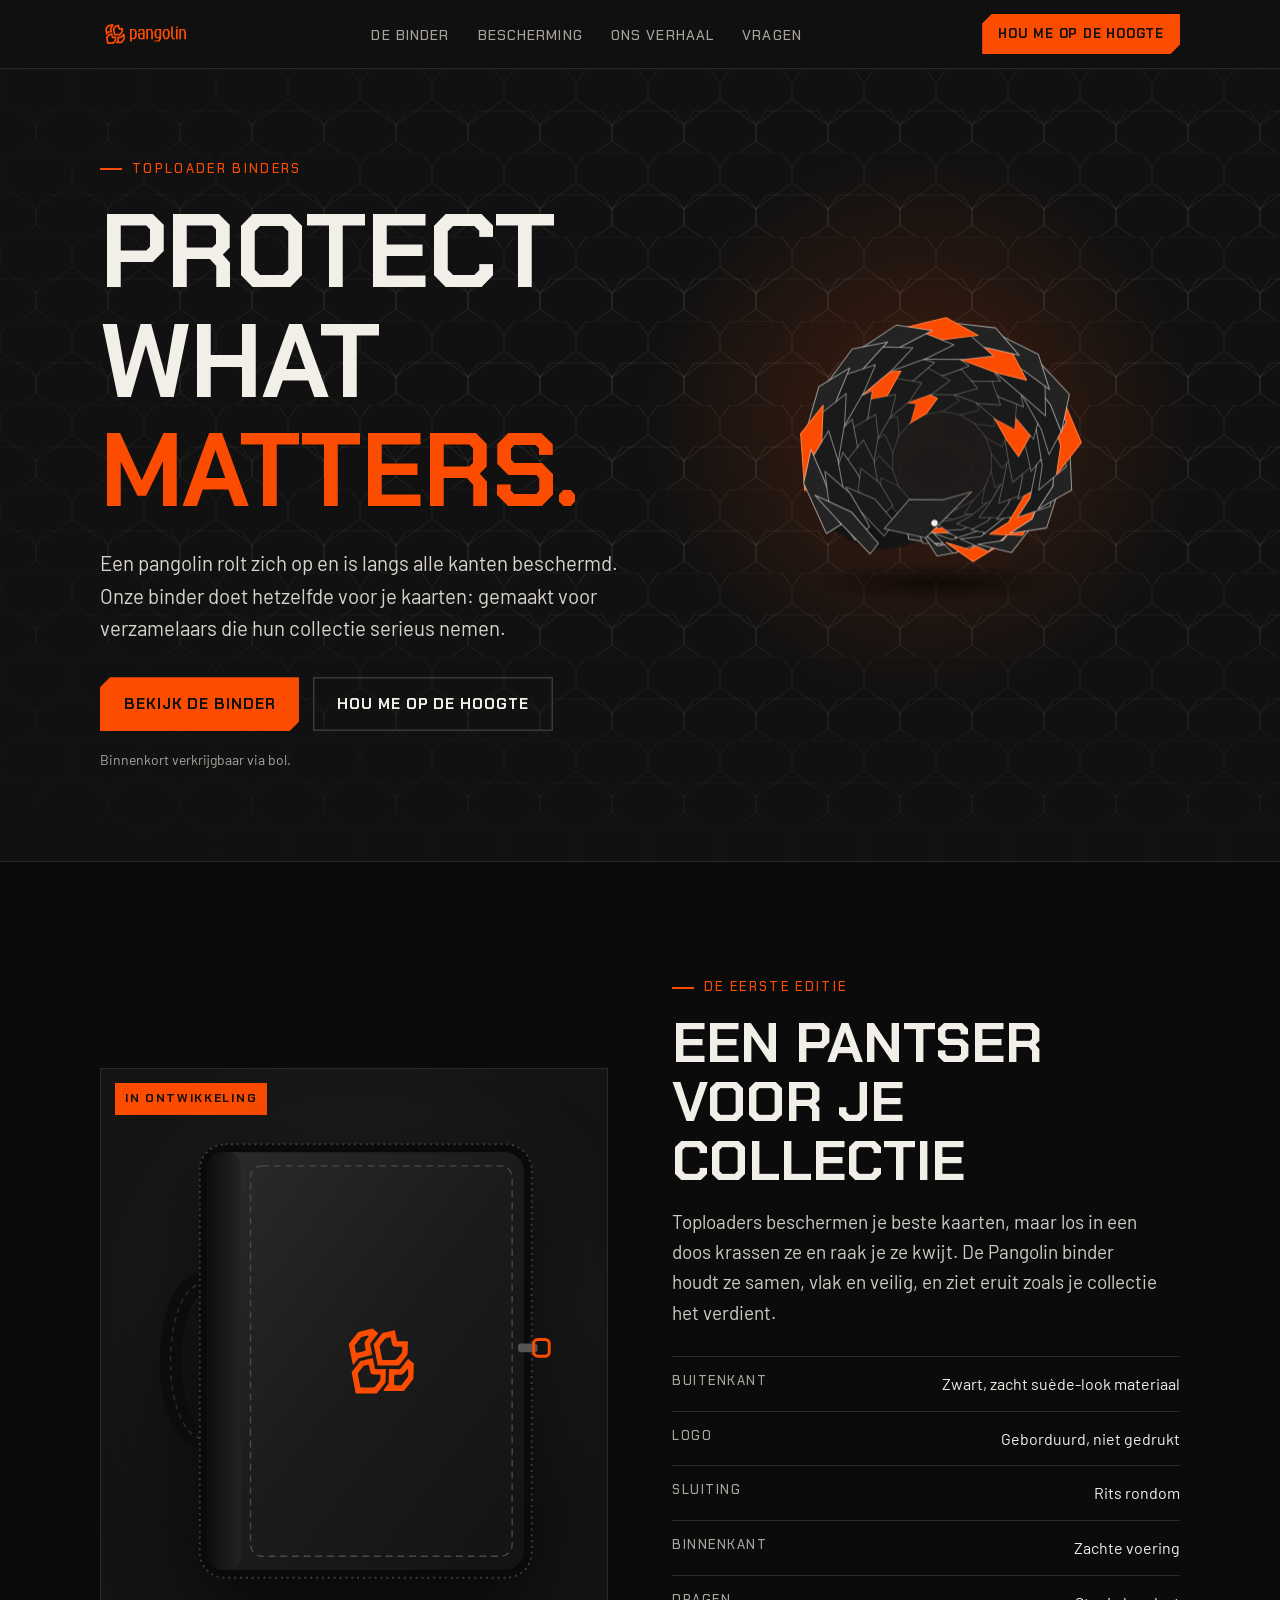
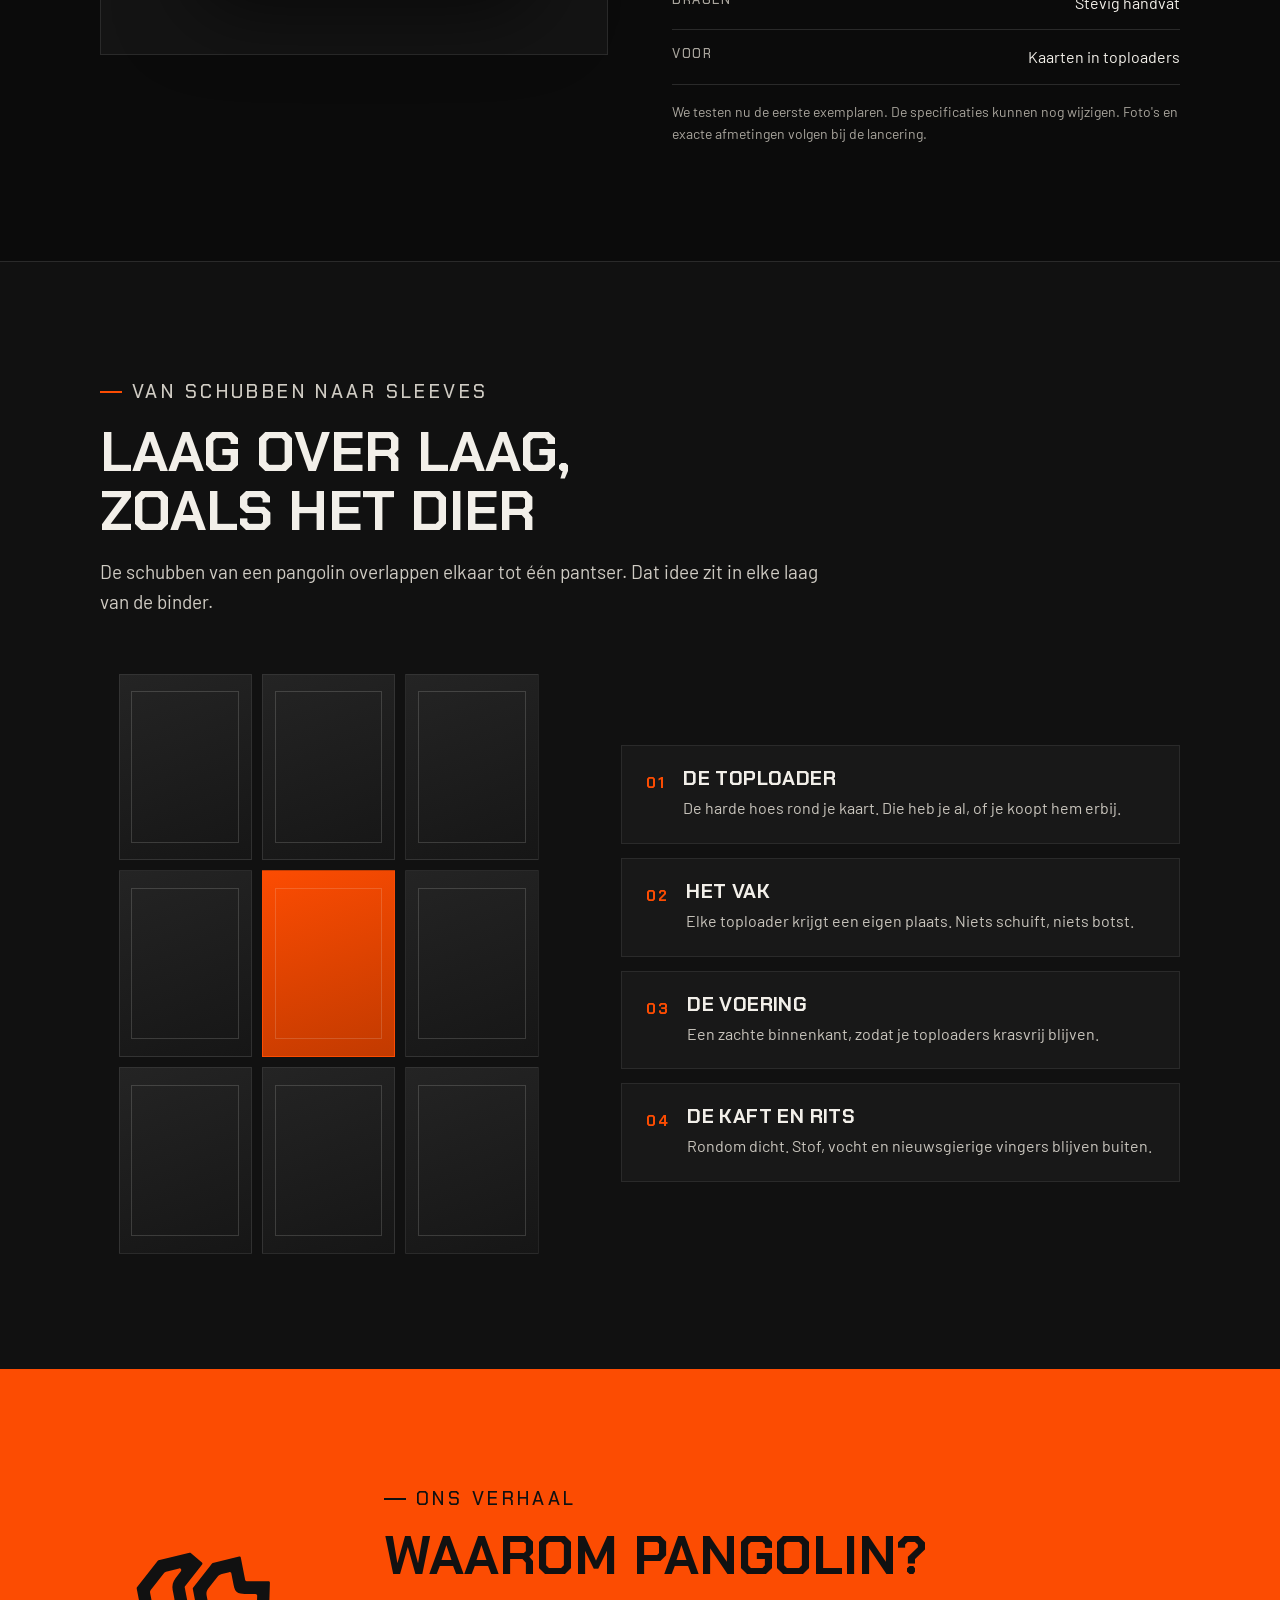
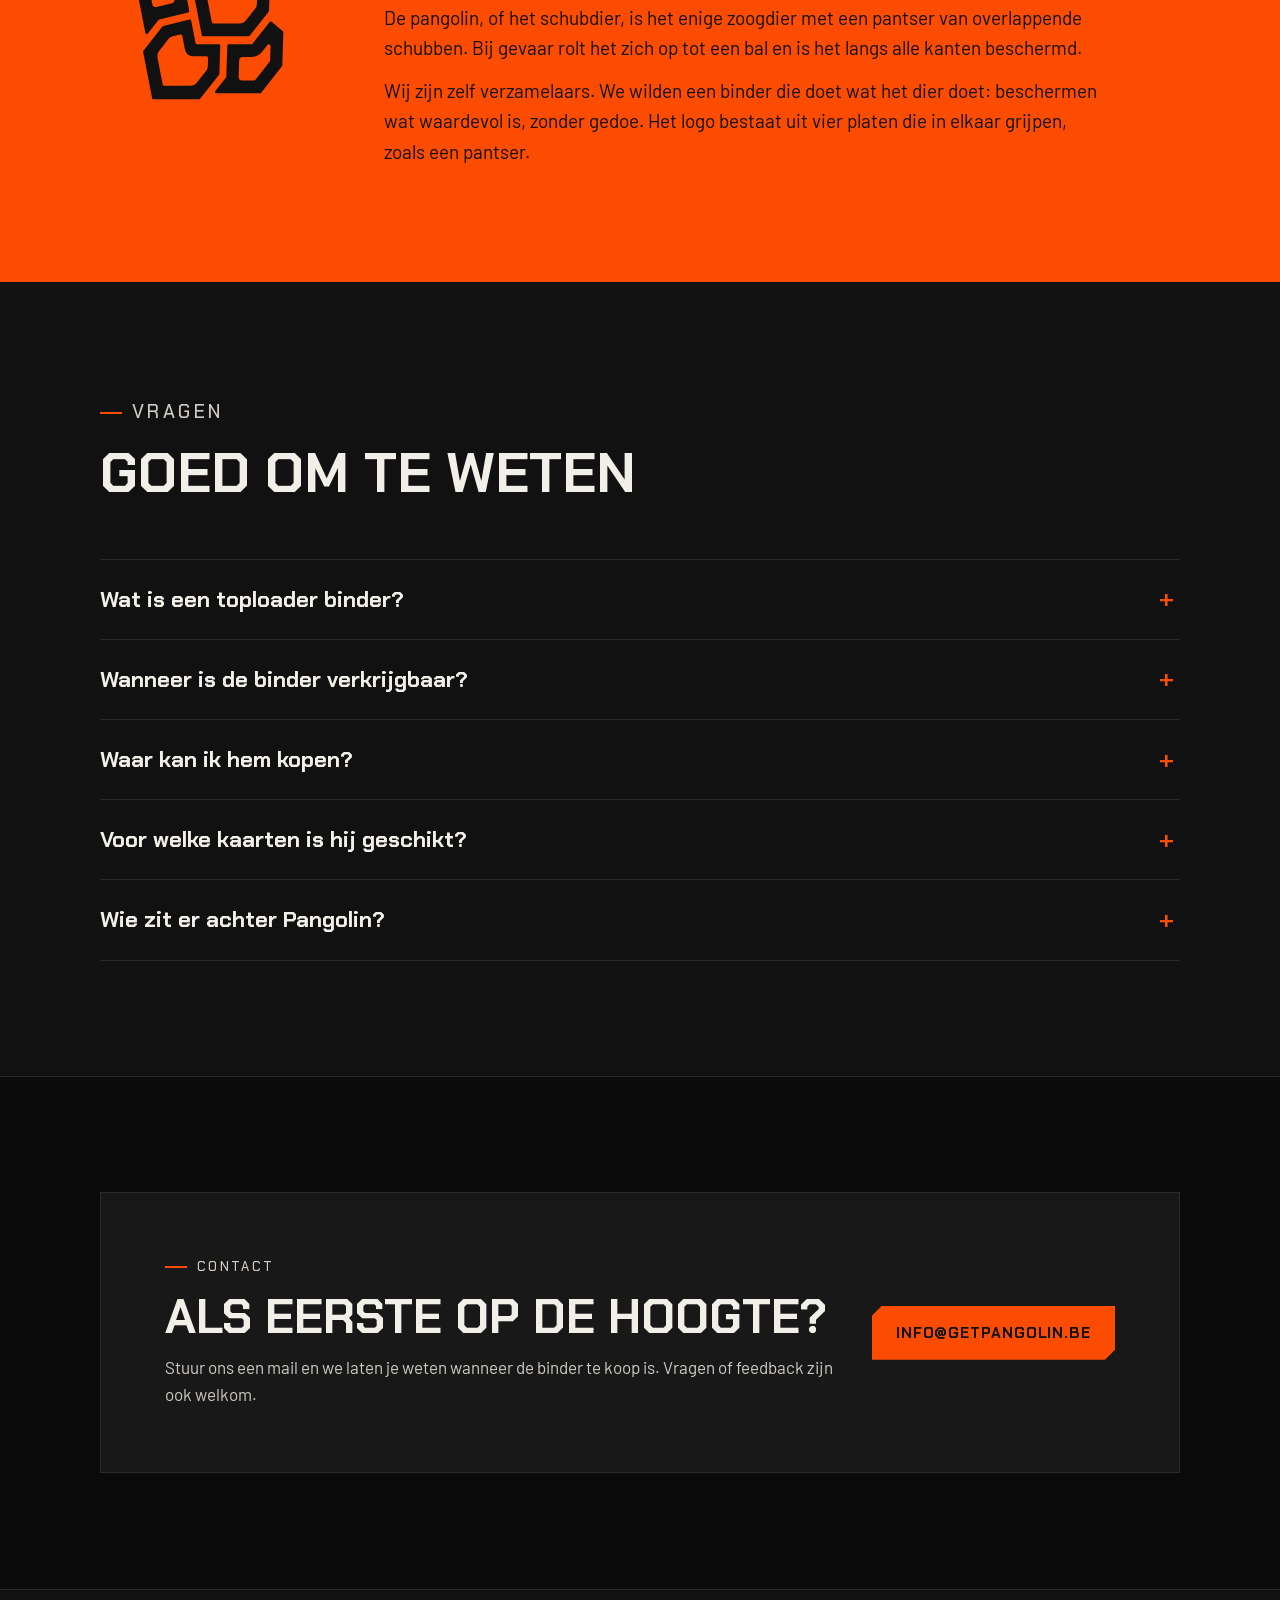
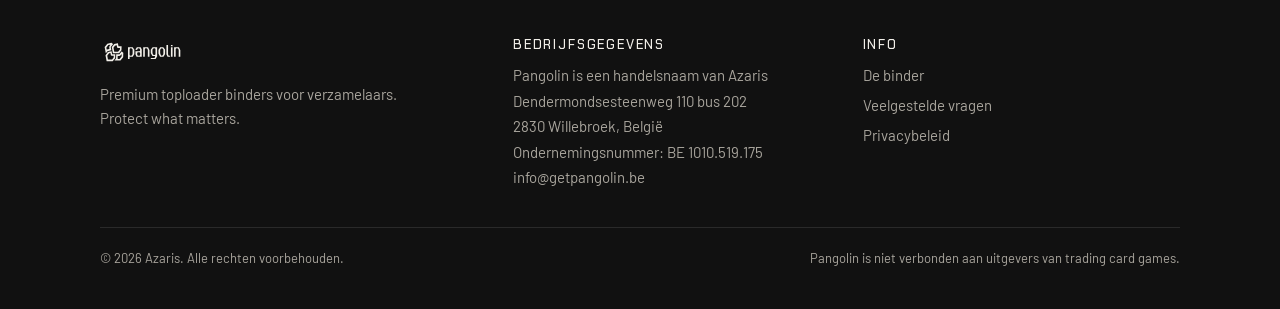
==== index.html @ 88078bca "Nieuwe Pangolin-site: focus op toploader binders Donker merkdesign met schubbenpatroon, pangolin die" ====
<!doctype html>
<html lang="nl">
<head>
<meta charset="utf-8">
<meta name="viewport" content="width=device-width, initial-scale=1">
<title>Pangolin – Premium toploader binders</title>
<meta name="description" content="Pangolin maakt premium toploader binders voor verzamelaars van trading cards. Protect what matters. Binnenkort verkrijgbaar via bol.">
<meta name="theme-color" content="#111111">
<link rel="canonical" href="https://getpangolin.be/">
<link rel="icon" href="assets/favicon.png">
<meta property="og:title" content="Pangolin – Protect what matters">
<meta property="og:description" content="Premium toploader binders voor verzamelaars van trading cards.">
<meta property="og:image" content="https://getpangolin.be/assets/og.jpg">
<meta property="og:type" content="website">
<link rel="preload" href="assets/fonts/chakra-petch-latin-700-normal.woff2" as="font" type="font/woff2" crossorigin>
<link rel="stylesheet" href="assets/styles.css">
</head>
<body>
<a class="skip" href="#main">Naar de inhoud</a>

<header class="nav">
  <div class="wrap">
    <a class="logo" href="#top" aria-label="Pangolin, naar boven"><img src="assets/pangolin-logo-orange.svg" alt="Pangolin" width="91" height="30"></a>
    <nav aria-label="Hoofdmenu">
      <ul>
        <li><a href="#binder">De binder</a></li>
        <li><a href="#bescherming">Bescherming</a></li>
        <li><a href="#verhaal">Ons verhaal</a></li>
        <li><a href="#faq">Vragen</a></li>
      </ul>
    </nav>
    <a class="btn btn-primary cut" href="#contact">Hou me op de hoogte</a>
  </div>
</header>

<main id="main">

<!-- ================= HERO ================= -->
<div class="hero" id="top">
  <div class="scales-bg" aria-hidden="true"></div>
  <div class="scales-glow" aria-hidden="true"></div>
  <div class="wrap">
    <div>
      <p class="eyebrow">Toploader binders</p>
      <h1>Protect what <em>matters.</em></h1>
      <p class="lead">Een pangolin rolt zich op en is langs alle kanten beschermd. Onze binder doet hetzelfde voor je kaarten: gemaakt voor verzamelaars die hun collectie serieus nemen.</p>
      <div class="cta">
        <a class="btn btn-primary cut" href="#binder">Bekijk de binder</a>
        <a class="btn btn-ghost" href="#contact">Hou me op de hoogte</a>
      </div>
      <p class="note">Binnenkort verkrijgbaar via bol.</p>
    </div>
    <div class="stage">
      <canvas id="pangolin" tabindex="0" role="img" aria-label="Animatie: een pangolin rolt zich op tot een beschermde bal."></canvas>
      <span class="hint" aria-hidden="true">Klik om te ontrollen</span>
    </div>
  </div>
</div>

<!-- ================= PRODUCT ================= -->
<section class="product" id="binder">
  <div class="wrap grid">
    <div class="binder-art reveal">
      <span class="badge">In ontwikkeling</span>
      <!-- Illustratie. Wordt vervangen door echte productfoto's zodra het eerste exemplaar binnen is. -->
      <svg viewBox="0 0 420 500" role="img" aria-label="Illustratie van de zwarte Pangolin binder met handvat, rits en geborduurd logo">
        <defs>
          <linearGradient id="cover" x1="0" y1="0" x2="1" y2="1">
            <stop offset="0" stop-color="#2b2b2b"/><stop offset=".5" stop-color="#1b1b1b"/><stop offset="1" stop-color="#131313"/>
          </linearGradient>
          <linearGradient id="spine" x1="0" y1="0" x2="1" y2="0">
            <stop offset="0" stop-color="#0d0d0d"/><stop offset="1" stop-color="#232323"/>
          </linearGradient>
        </defs>
        <!-- handvat -->
        <path d="M58 170 C10 170 10 330 58 330" fill="none" stroke="#0c0c0c" stroke-width="22" stroke-linecap="round"/>
        <path d="M58 170 C10 170 10 330 58 330" fill="none" stroke="#2c2c2c" stroke-width="1.5" stroke-dasharray="5 5"/>
        <!-- rits rondom -->
        <rect x="52" y="28" width="340" height="444" rx="26" fill="#0a0a0a"/>
        <rect x="52" y="28" width="340" height="444" rx="26" fill="none" stroke="#3b3b3b" stroke-width="2" stroke-dasharray="2 4"/>
        <!-- kaft -->
        <rect x="60" y="36" width="324" height="428" rx="20" fill="url(#cover)"/>
        <rect x="60" y="36" width="34" height="428" rx="14" fill="url(#spine)"/>
        <!-- stiksel -->
        <rect x="104" y="50" width="268" height="400" rx="12" fill="none" stroke="#4a4a4a" stroke-width="1.4" stroke-dasharray="7 5"/>
        <!-- geborduurd logo -->
        <image href="assets/pangolin-mark-orange.svg" x="188" y="200" width="100" height="100"/>
        <!-- ritstrekker -->
        <rect x="378" y="232" width="20" height="9" rx="3" fill="#555"/>
        <rect x="394" y="228" width="16" height="17" rx="4" fill="none" stroke="#FC4C02" stroke-width="3"/>
      </svg>
    </div>
    <div>
      <p class="eyebrow">De eerste editie</p>
      <div class="sec-head" style="margin-bottom:0">
        <h2>Een pantser voor je collectie</h2>
        <p>Toploaders beschermen je beste kaarten, maar los in een doos krassen ze en raak je ze kwijt. De Pangolin binder houdt ze samen, vlak en veilig, en ziet eruit zoals je collectie het verdient.</p>
      </div>
      <ul class="specs">
        <li><span>Buitenkant</span><span>Zwart, zacht suède-look materiaal</span></li>
        <li><span>Logo</span><span>Geborduurd, niet gedrukt</span></li>
        <li><span>Sluiting</span><span>Rits rondom</span></li>
        <li><span>Binnenkant</span><span>Zachte voering</span></li>
        <li><span>Dragen</span><span>Stevig handvat</span></li>
        <li><span>Voor</span><span>Kaarten in toploaders</span></li>
      </ul>
      <p class="fine">We testen nu de eerste exemplaren. De specificaties kunnen nog wijzigen. Foto's en exacte afmetingen volgen bij de lancering.</p>
    </div>
  </div>
</section>

<!-- ================= BESCHERMING ================= -->
<section id="bescherming">
  <div class="wrap">
    <div class="sec-head reveal">
      <p class="eyebrow">Van schubben naar sleeves</p>
      <h2>Laag over laag, zoals het dier</h2>
      <p>De schubben van een pangolin overlappen elkaar tot één pantser. Dat idee zit in elke laag van de binder.</p>
    </div>
    <div class="morph">
      <div class="pockets" aria-hidden="true">
        <div class="pocket" style="--i:0;--r:0"></div><div class="pocket" style="--i:1;--r:0"></div><div class="pocket" style="--i:2;--r:0"></div>
        <div class="pocket" style="--i:3;--r:1"></div><div class="pocket hot" style="--i:4;--r:1"></div><div class="pocket" style="--i:5;--r:1"></div>
        <div class="pocket" style="--i:6;--r:2"></div><div class="pocket" style="--i:7;--r:2"></div><div class="pocket" style="--i:8;--r:2"></div>
      </div>
      <div class="feats">
        <div class="feat reveal"><b>01</b><h3>De toploader</h3><p>De harde hoes rond je kaart. Die heb je al, of je koopt hem erbij.</p></div>
        <div class="feat reveal"><b>02</b><h3>Het vak</h3><p>Elke toploader krijgt een eigen plaats. Niets schuift, niets botst.</p></div>
        <div class="feat reveal"><b>03</b><h3>De voering</h3><p>Een zachte binnenkant, zodat je toploaders krasvrij blijven.</p></div>
        <div class="feat reveal"><b>04</b><h3>De kaft en rits</h3><p>Rondom dicht. Stof, vocht en nieuwsgierige vingers blijven buiten.</p></div>
      </div>
    </div>
  </div>
</section>

<!-- ================= VERHAAL ================= -->
<section class="story" id="verhaal">
  <div class="wrap">
    <img src="assets/pangolin-mark-black.svg" alt="" width="220" height="220">
    <div>
      <p class="eyebrow">Ons verhaal</p>
      <h2>Waarom Pangolin?</h2>
      <p>De pangolin, of het schubdier, is het enige zoogdier met een pantser van overlappende schubben. Bij gevaar rolt het zich op tot een bal en is het langs alle kanten beschermd.</p>
      <p>Wij zijn zelf verzamelaars. We wilden een binder die doet wat het dier doet: beschermen wat waardevol is, zonder gedoe. Het logo bestaat uit vier platen die in elkaar grijpen, zoals een pantser.</p>
    </div>
  </div>
</section>

<!-- ================= FAQ ================= -->
<section class="faq" id="faq">
  <div class="wrap">
    <div class="sec-head">
      <p class="eyebrow">Vragen</p>
      <h2>Goed om te weten</h2>
    </div>
    <details>
      <summary>Wat is een toploader binder?</summary>
      <p>Een toploader is een harde plastic hoes die een verzamelkaart beschermt tegen buigen. Een toploader binder is een map met vakken die groot genoeg zijn voor kaarten ín hun toploader. Zo bewaar je je beste kaarten samen, zonder ze uit hun bescherming te halen.</p>
    </details>
    <details>
      <summary>Wanneer is de binder verkrijgbaar?</summary>
      <p>We testen nu de eerste exemplaren. Zodra we tevreden zijn over de kwaliteit, start de verkoop. Stuur ons een mailtje en we laten je weten wanneer het zover is.</p>
    </details>
    <details>
      <summary>Waar kan ik hem kopen?</summary>
      <p>De binder komt te koop via bol. Je bestelt en betaalt dus via een platform dat je kent, met de retourvoorwaarden van dat platform.</p>
    </details>
    <details>
      <summary>Voor welke kaarten is hij geschikt?</summary>
      <p>Voor trading cards in standaardformaat die in een toploader zitten, zoals kaarten van verzamelkaartspellen en sportkaarten. De exacte afmetingen van de vakken delen we bij de lancering.</p>
    </details>
    <details>
      <summary>Wie zit er achter Pangolin?</summary>
      <p>Pangolin is een handelsnaam van Azaris, een eenmanszaak uit Willebroek in België. Je vindt onze bedrijfsgegevens onderaan deze pagina.</p>
    </details>
  </div>
</section>

<!-- ================= CONTACT ================= -->
<section class="contact" id="contact">
  <div class="wrap">
    <div class="box">
      <div>
        <p class="eyebrow">Contact</p>
        <h2>Als eerste op de hoogte?</h2>
        <p>Stuur ons een mail en we laten je weten wanneer de binder te koop is. Vragen of feedback zijn ook welkom.</p>
      </div>
      <a class="btn btn-primary cut" href="mailto:info@getpangolin.be?subject=Hou%20me%20op%20de%20hoogte%20van%20de%20Pangolin%20binder">info@getpangolin.be</a>
    </div>
  </div>
</section>

</main>

<footer>
  <div class="wrap">
    <div class="cols">
      <div>
        <img src="assets/pangolin-logo-chalk.svg" alt="Pangolin" width="85" height="28">
        <p>Premium toploader binders voor verzamelaars.<br>Protect what matters.</p>
      </div>
      <div>
        <h3>Bedrijfsgegevens</h3>
        <address>
          Pangolin is een handelsnaam van Azaris<br>
          Dendermondsesteenweg 110 bus 202<br>
          2830 Willebroek, België<br>
          Ondernemingsnummer: BE 1010.519.175<br>
          <a href="mailto:info@getpangolin.be">info@getpangolin.be</a>
        </address>
      </div>
      <div>
        <h3>Info</h3>
        <ul>
          <li><a href="#binder">De binder</a></li>
          <li><a href="#faq">Veelgestelde vragen</a></li>
          <li><a href="privacy.html">Privacybeleid</a></li>
        </ul>
      </div>
    </div>
    <div class="legal">
      <span>© 2026 Azaris. Alle rechten voorbehouden.</span>
      <span>Pangolin is niet verbonden aan uitgevers van trading card games.</span>
    </div>
  </div>
</footer>

<script src="assets/main.js" defer></script>
</body>
</html>
---- assets/styles.css ----
/* Pangolin — getpangolin.be
   Merkkleuren: Signaaloranje #FC4C02 · Blikzwart #111111 · Krijt #F2EFE9
   Lettertypes: Chakra Petch (titels) · Barlow (tekst), lokaal gehost */

@font-face{font-family:"Chakra Petch";font-weight:500;font-display:swap;src:url(fonts/chakra-petch-latin-500-normal.woff2) format("woff2")}
@font-face{font-family:"Chakra Petch";font-weight:700;font-display:swap;src:url(fonts/chakra-petch-latin-700-normal.woff2) format("woff2")}
@font-face{font-family:"Barlow";font-weight:400;font-display:swap;src:url(fonts/barlow-latin-400-normal.woff2) format("woff2")}
@font-face{font-family:"Barlow";font-weight:500;font-display:swap;src:url(fonts/barlow-latin-500-normal.woff2) format("woff2")}
@font-face{font-family:"Barlow";font-weight:600;font-display:swap;src:url(fonts/barlow-latin-600-normal.woff2) format("woff2")}

:root{
  --orange:#FC4C02;
  --black:#111111;
  --ink:#0b0b0b;
  --panel:#181818;
  --line:#2a2a2a;
  --chalk:#F2EFE9;
  --muted:#a9a59d;
  --head:"Chakra Petch",system-ui,sans-serif;
  --body:"Barlow",system-ui,-apple-system,"Segoe UI",sans-serif;
  --wrap:1160px;
  --gut:clamp(16px,4vw,40px);
  --cut:14px;
}

*{box-sizing:border-box}
html{scroll-behavior:smooth;-webkit-text-size-adjust:100%}
body{margin:0;background:var(--black);color:var(--chalk);font-family:var(--body);font-size:17px;line-height:1.6;overflow-x:hidden}
img,svg,canvas{max-width:100%;display:block}
a{color:inherit}
h1,h2,h3{font-family:var(--head);font-weight:700;line-height:1.05;margin:0;text-wrap:balance}
p{margin:0;text-wrap:pretty}
:focus-visible{outline:2px solid var(--orange);outline-offset:3px}

.wrap{max-width:var(--wrap);margin:0 auto;padding:0 var(--gut)}
.skip{position:absolute;left:-999px;top:8px;background:var(--orange);color:var(--black);padding:10px 16px;font-weight:600;z-index:100}
.skip:focus{left:8px}

.eyebrow{font-family:var(--head);font-weight:500;font-size:13px;letter-spacing:.18em;text-transform:uppercase;color:var(--orange);display:flex;align-items:center;gap:10px}
.eyebrow::before{content:"";width:22px;height:2px;background:var(--orange)}

/* Afgeschuinde hoeken, zoals de platen van het logo */
.cut{clip-path:polygon(var(--cut) 0,100% 0,100% calc(100% - var(--cut)),calc(100% - var(--cut)) 100%,0 100%,0 var(--cut))}

.btn{display:inline-flex;align-items:center;gap:10px;font-family:var(--head);font-weight:700;font-size:15px;letter-spacing:.06em;text-transform:uppercase;text-decoration:none;padding:15px 24px;border:0;cursor:pointer;transition:transform .15s ease,background .15s ease,color .15s ease;--cut:10px}
.btn-primary{background:var(--orange);color:var(--black)}
.btn-primary:hover{background:var(--chalk);transform:translateY(-2px)}
.btn-ghost{background:transparent;color:var(--chalk);box-shadow:inset 0 0 0 1.5px #3a3a3a;clip-path:none}
.btn-ghost:hover{box-shadow:inset 0 0 0 1.5px var(--chalk)}

/* ---------- Navigatie ---------- */
.nav{position:sticky;top:0;z-index:50;background:rgba(17,17,17,.82);backdrop-filter:blur(12px);-webkit-backdrop-filter:blur(12px);border-bottom:1px solid var(--line)}
.nav .wrap{display:flex;align-items:center;justify-content:space-between;height:68px;gap:20px}
.nav .logo img{height:30px;width:auto}
.nav ul{display:flex;gap:28px;list-style:none;margin:0;padding:0}
.nav ul a{font-family:var(--head);font-weight:500;font-size:14px;letter-spacing:.08em;text-transform:uppercase;text-decoration:none;color:var(--muted);transition:color .15s}
.nav ul a:hover{color:var(--chalk)}
.nav .btn{padding:10px 16px;font-size:13px}
@media (max-width:820px){.nav ul{display:none}}

/* ---------- Hero ---------- */
.hero{position:relative;isolation:isolate;overflow:hidden;border-bottom:1px solid var(--line)}
.scales-bg{position:absolute;inset:0;z-index:-1;
  background-image:url("data:image/svg+xml,%3Csvg xmlns='http://www.w3.org/2000/svg' width='72' height='84' viewBox='0 0 72 84'%3E%3Cg fill='none' stroke='%23F2EFE9' stroke-opacity='.09' stroke-width='1.2'%3E%3Cpath d='M0 14 L10 0 H62 L72 14 V30 L36 56 L0 30Z'/%3E%3Cpath d='M-36 56 L-26 42 H26 L36 56 V72 L0 98 L-36 72Z'/%3E%3Cpath d='M36 56 L46 42 H98 L108 56 V72 L72 98 L36 72Z'/%3E%3C/g%3E%3C/svg%3E");
  background-size:72px 84px;
  -webkit-mask-image:radial-gradient(120% 90% at 70% 40%,#000 0%,rgba(0,0,0,.55) 45%,transparent 85%);
          mask-image:radial-gradient(120% 90% at 70% 40%,#000 0%,rgba(0,0,0,.55) 45%,transparent 85%)}
.scales-glow{position:absolute;inset:0;z-index:-1;pointer-events:none;
  background:radial-gradient(420px circle at var(--mx,72%) var(--my,45%),rgba(252,76,2,.20),transparent 65%)}
.hero .wrap{display:grid;grid-template-columns:1.05fr .95fr;align-items:center;gap:clamp(20px,4vw,56px);padding-top:clamp(40px,7vw,96px);padding-bottom:clamp(48px,7vw,104px)}
.hero h1{font-size:clamp(46px,8.2vw,104px);text-transform:uppercase;letter-spacing:-.01em;margin:18px 0 22px}
.hero h1 em{font-style:normal;color:var(--orange)}
.hero .lead{font-size:clamp(18px,1.6vw,21px);color:#d8d4cc;max-width:34em}
.hero .cta{display:flex;flex-wrap:wrap;gap:14px;margin-top:32px}
.hero .note{margin-top:18px;font-size:14px;color:var(--muted)}
.stage{position:relative;aspect-ratio:1/1;max-width:520px;width:100%;justify-self:center}
.stage canvas{width:100%;height:100%;cursor:pointer}
.stage .hint{position:absolute;left:50%;bottom:2%;transform:translateX(-50%);font-family:var(--head);font-size:12px;letter-spacing:.16em;text-transform:uppercase;color:var(--muted);white-space:nowrap;opacity:0;transition:opacity .6s}
.stage.done .hint{opacity:1}
@media (max-width:860px){
  .hero .wrap{grid-template-columns:1fr}
  .stage{order:-1;max-width:340px}
}

/* ---------- Secties ---------- */
section{padding:clamp(64px,9vw,120px) 0}
.sec-head{max-width:720px;margin-bottom:clamp(32px,5vw,56px)}
.sec-head h2{font-size:clamp(32px,4.6vw,56px);text-transform:uppercase;margin:16px 0 16px}
.sec-head p{color:#cfcbc3;font-size:19px}

/* Product */
.product{background:var(--ink);border-bottom:1px solid var(--line)}
.product .grid{display:grid;grid-template-columns:1fr 1fr;gap:clamp(28px,5vw,72px);align-items:center}
.binder-art{background:radial-gradient(80% 70% at 50% 40%,#232323,#141414 70%);border:1px solid var(--line);padding:clamp(20px,4vw,48px);position:relative}
.binder-art svg{width:100%;height:auto;filter:drop-shadow(0 30px 40px rgba(0,0,0,.6))}
.badge{position:absolute;top:14px;left:14px;font-family:var(--head);font-size:12px;letter-spacing:.14em;text-transform:uppercase;background:var(--orange);color:var(--black);padding:6px 10px;font-weight:700}
.specs{list-style:none;margin:28px 0 0;padding:0;border-top:1px solid var(--line)}
.specs li{display:flex;gap:16px;justify-content:space-between;padding:14px 0;border-bottom:1px solid var(--line);font-size:16px}
.specs span:first-child{font-family:var(--head);font-size:13px;letter-spacing:.12em;text-transform:uppercase;color:var(--muted);flex:none}
.specs span:last-child{text-align:right}
.fine{font-size:14px;color:var(--muted);margin-top:16px}
@media (max-width:860px){.product .grid{grid-template-columns:1fr}}

/* Bescherming: schubben worden sleeves */
.morph{display:grid;grid-template-columns:.9fr 1.1fr;gap:clamp(28px,5vw,72px);align-items:center}
.pockets{display:grid;grid-template-columns:repeat(3,1fr);gap:10px;max-width:420px;width:100%;justify-self:center}
.pocket{aspect-ratio:5/7;background:linear-gradient(160deg,#242424,#161616);border:1px solid #333;
  clip-path:polygon(50% 0,100% 28%,100% 62%,50% 100%,0 62%,0 28%);
  transform:translateY(calc(var(--r) * -18%)) scale(1.12);
  transition:clip-path .9s cubic-bezier(.6,0,.2,1),transform .9s cubic-bezier(.6,0,.2,1),border-color .9s;
  transition-delay:calc(var(--i) * 60ms);position:relative}
.pocket::after{content:"";position:absolute;inset:9%;border:1.5px solid rgba(242,239,233,.16);opacity:0;transition:opacity .6s .5s}
.pocket.hot{background:linear-gradient(160deg,#FC4C02,#c23a00);border-color:var(--orange)}
.pockets.in .pocket{clip-path:polygon(50% 0,100% 0,100% 100%,50% 100%,0 100%,0 0);transform:none}
.pockets.in .pocket::after{opacity:1}
.feats{display:grid;gap:14px}
.feat{background:var(--panel);border:1px solid var(--line);padding:22px 24px;display:grid;grid-template-columns:auto 1fr;gap:6px 18px;align-items:start}
.feat b{grid-row:span 2;font-family:var(--head);font-size:15px;color:var(--orange);letter-spacing:.1em;padding-top:3px}
.feat h3{font-size:20px;text-transform:uppercase;letter-spacing:.02em}
.feat p{color:#c9c5bd;font-size:16px}
@media (max-width:860px){.morph{grid-template-columns:1fr}}

/* Verhaal */
.story{background:var(--orange);color:var(--black)}
.story .wrap{display:grid;grid-template-columns:auto 1fr;gap:clamp(24px,5vw,72px);align-items:center}
.story img{width:clamp(120px,18vw,220px);height:auto}
.story .eyebrow{color:var(--black)}
.story .eyebrow::before{background:var(--black)}
.story h2{font-size:clamp(30px,4.4vw,54px);text-transform:uppercase;margin:14px 0 18px}
.story p{font-size:19px;max-width:38em}
.story p + p{margin-top:12px}
@media (max-width:700px){.story .wrap{grid-template-columns:1fr}}

/* FAQ */
.faq details{border-bottom:1px solid var(--line)}
.faq details:first-of-type{border-top:1px solid var(--line)}
.faq summary{list-style:none;cursor:pointer;padding:22px 44px 22px 0;font-family:var(--head);font-weight:700;font-size:clamp(18px,2vw,22px);position:relative}
.faq summary::-webkit-details-marker{display:none}
.faq summary::after{content:"+";position:absolute;right:6px;top:50%;transform:translateY(-50%);color:var(--orange);font-size:28px;font-weight:500;transition:transform .2s}
.faq details[open] summary::after{transform:translateY(-50%) rotate(45deg)}
.faq details p{padding:0 0 24px;color:#cfcbc3;max-width:46em}

/* Contact */
.contact{background:var(--ink);border-top:1px solid var(--line)}
.contact .box{background:var(--panel);border:1px solid var(--line);padding:clamp(28px,5vw,64px);display:grid;grid-template-columns:1fr auto;gap:28px;align-items:center}
.contact h2{font-size:clamp(28px,4vw,48px);text-transform:uppercase;margin:14px 0 12px}
.contact p{color:#cfcbc3}
@media (max-width:760px){.contact .box{grid-template-columns:1fr}}

/* Footer */
footer{border-top:1px solid var(--line);padding:48px 0 40px;font-size:15px;color:var(--muted)}
footer .cols{display:grid;grid-template-columns:1.2fr 1fr 1fr;gap:32px}
footer img{height:28px;width:auto;margin-bottom:16px}
footer h3{font-size:13px;letter-spacing:.14em;text-transform:uppercase;color:var(--chalk);margin-bottom:12px;font-weight:500}
footer ul{list-style:none;margin:0;padding:0;display:grid;gap:6px}
footer a{color:var(--muted);text-decoration:none}
footer a:hover{color:var(--chalk);text-decoration:underline}
footer address{font-style:normal;line-height:1.7}
footer .legal{margin-top:36px;padding-top:20px;border-top:1px solid var(--line);font-size:13px;display:flex;flex-wrap:wrap;gap:8px 24px;justify-content:space-between}
@media (max-width:760px){footer .cols{grid-template-columns:1fr}}

/* Tekstpagina (privacy) */
.doc{padding:clamp(48px,7vw,96px) 0}
.doc .wrap{max-width:780px}
.doc h1{font-size:clamp(36px,5vw,56px);text-transform:uppercase;margin:16px 0 12px}
.doc h2{font-size:24px;text-transform:uppercase;margin:40px 0 10px}
.doc p,.doc li{color:#d3cfc7}
.doc p + p{margin-top:12px}
.doc ul{padding-left:20px}
.doc a{color:var(--orange)}

/* Scroll-reveal */
.reveal{opacity:0;transform:translateY(22px);transition:opacity .7s ease,transform .7s ease}
.reveal.in{opacity:1;transform:none}

@media (prefers-reduced-motion:reduce){
  html{scroll-behavior:auto}
  .reveal{opacity:1;transform:none;transition:none}
  .pocket{transition:none}
  .btn{transition:none}
}
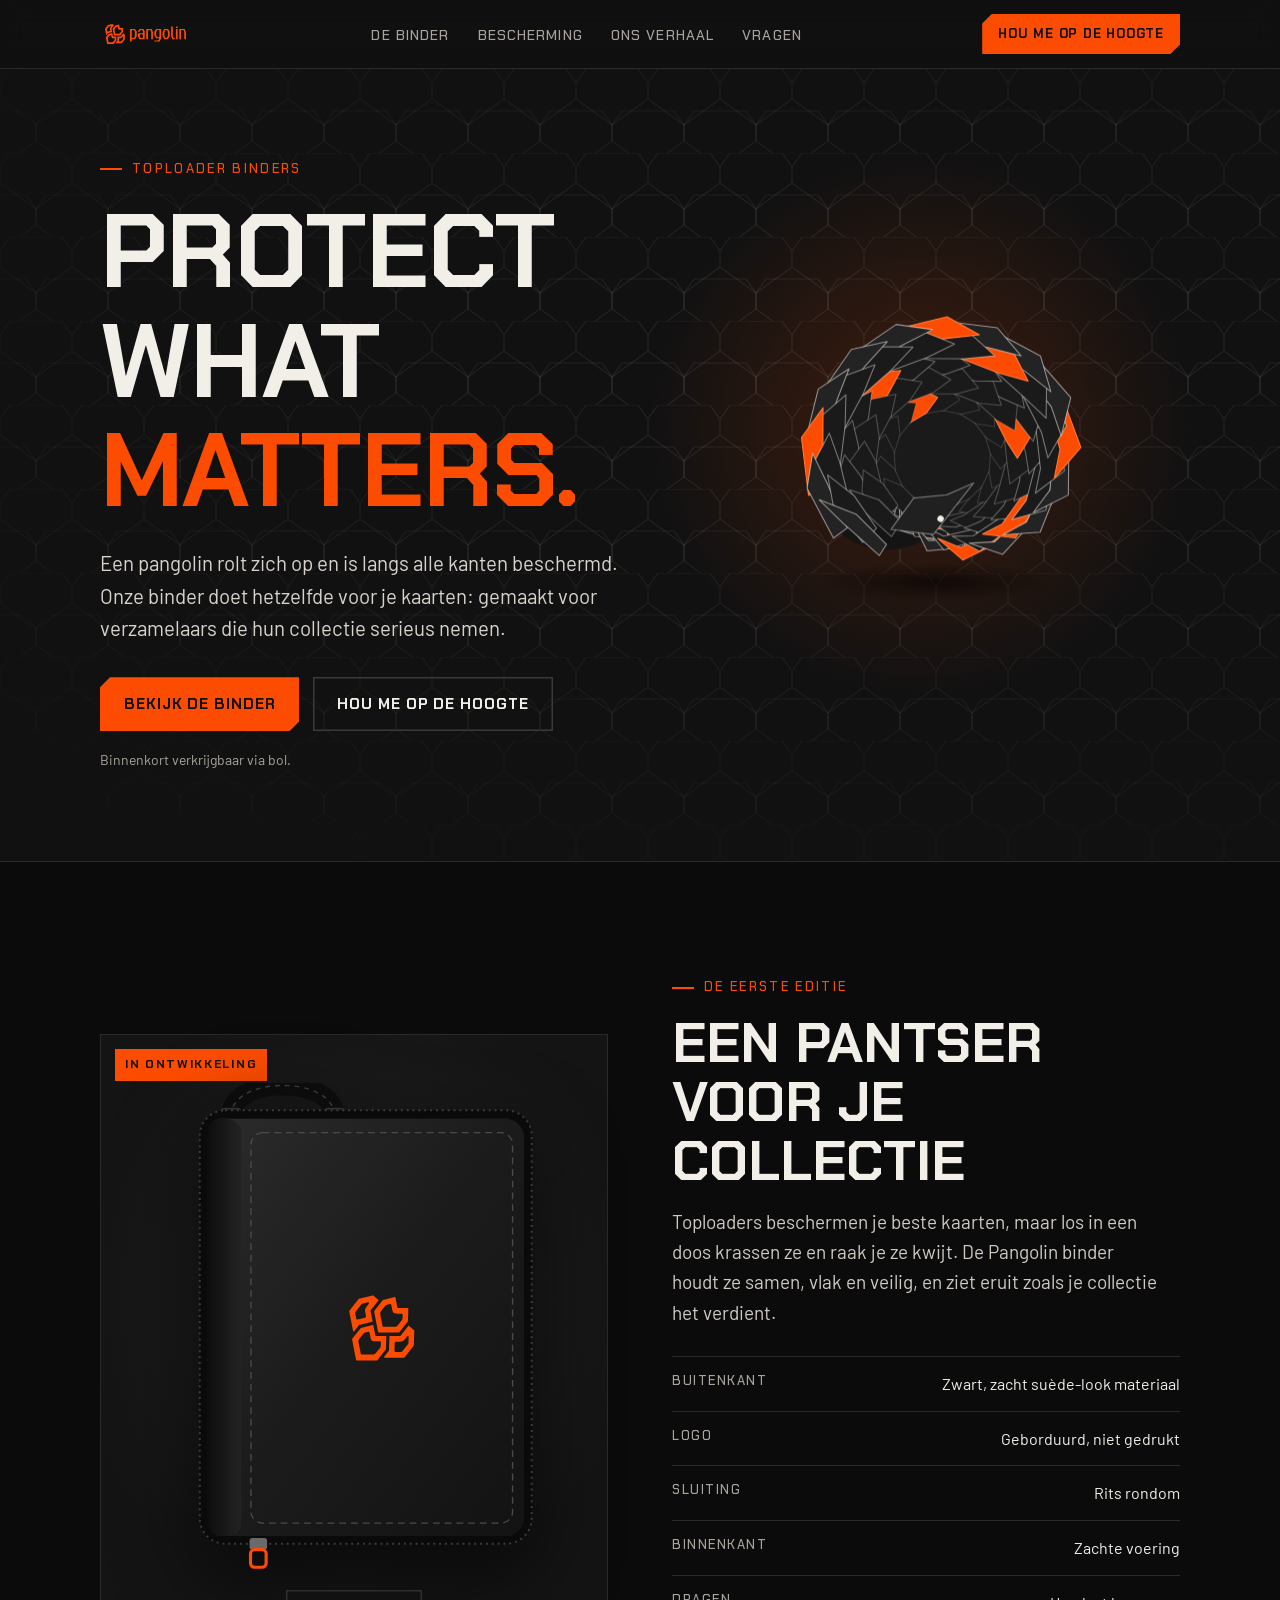
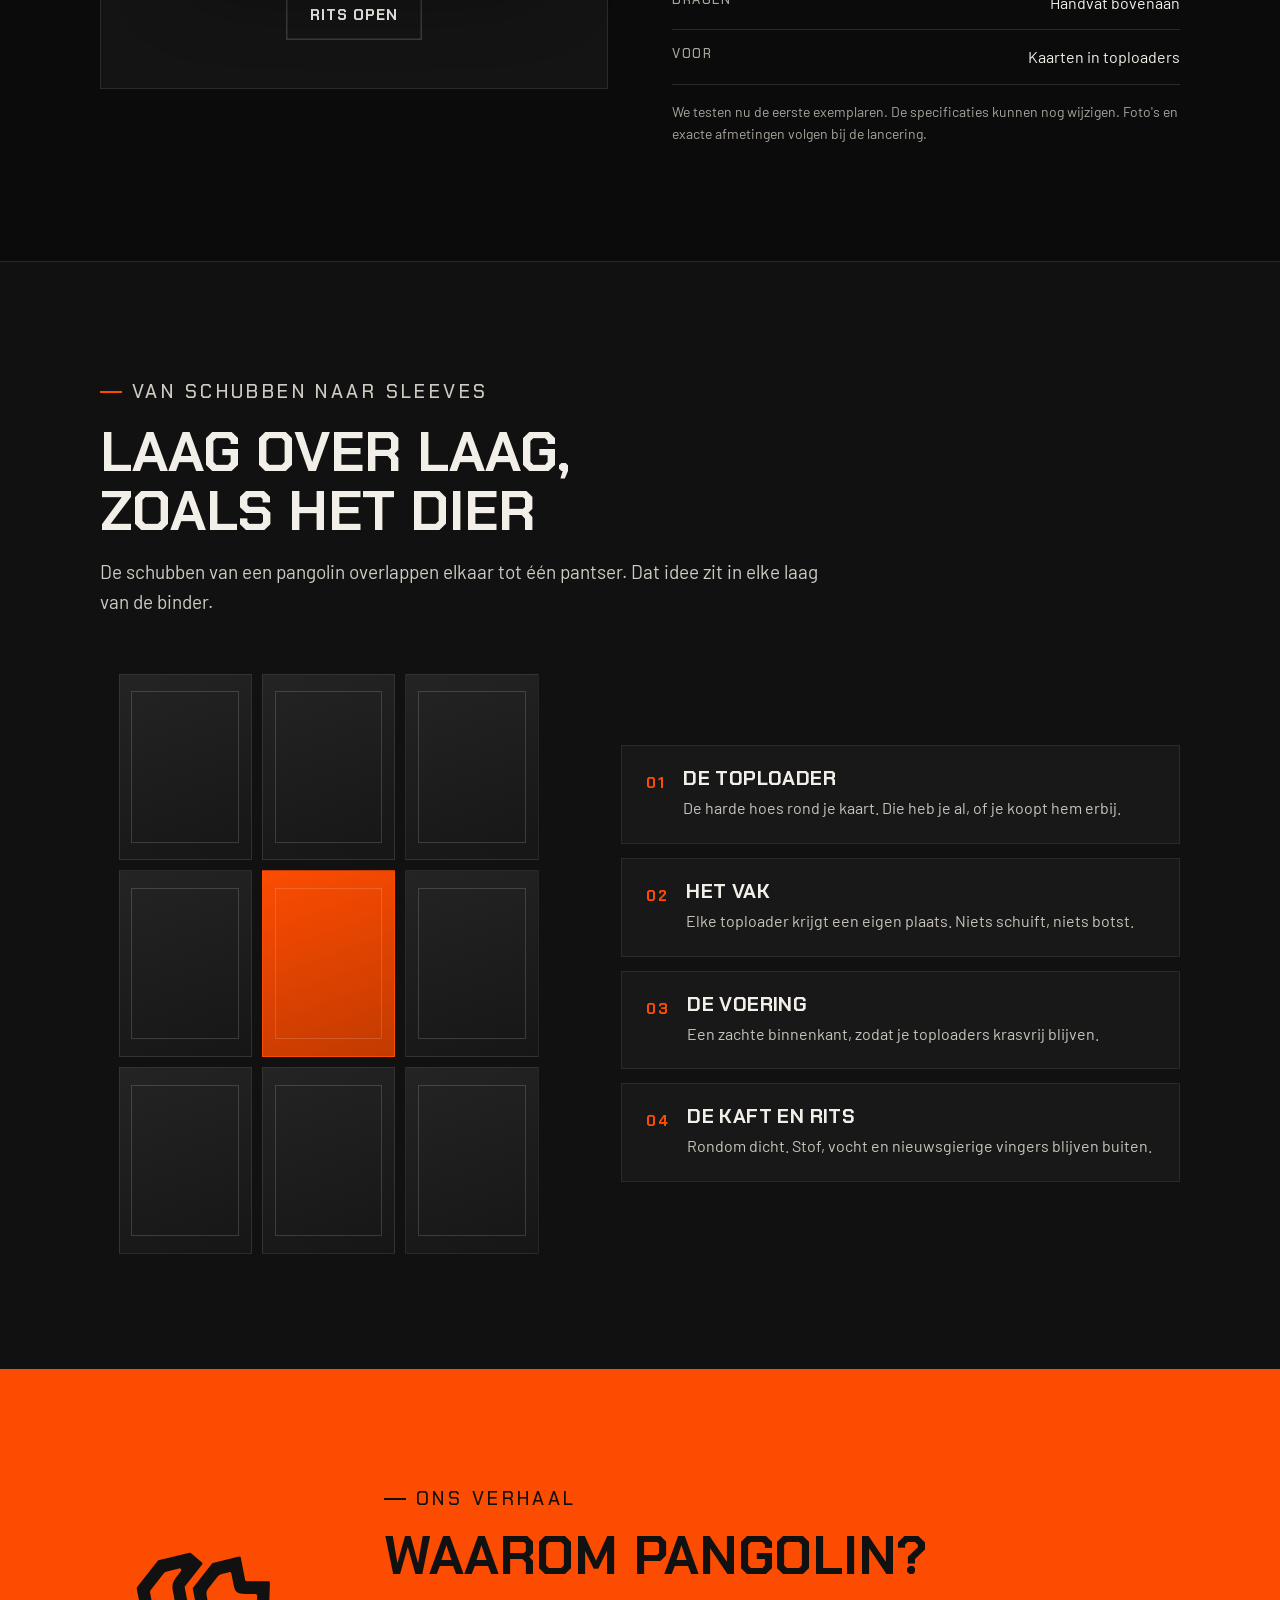
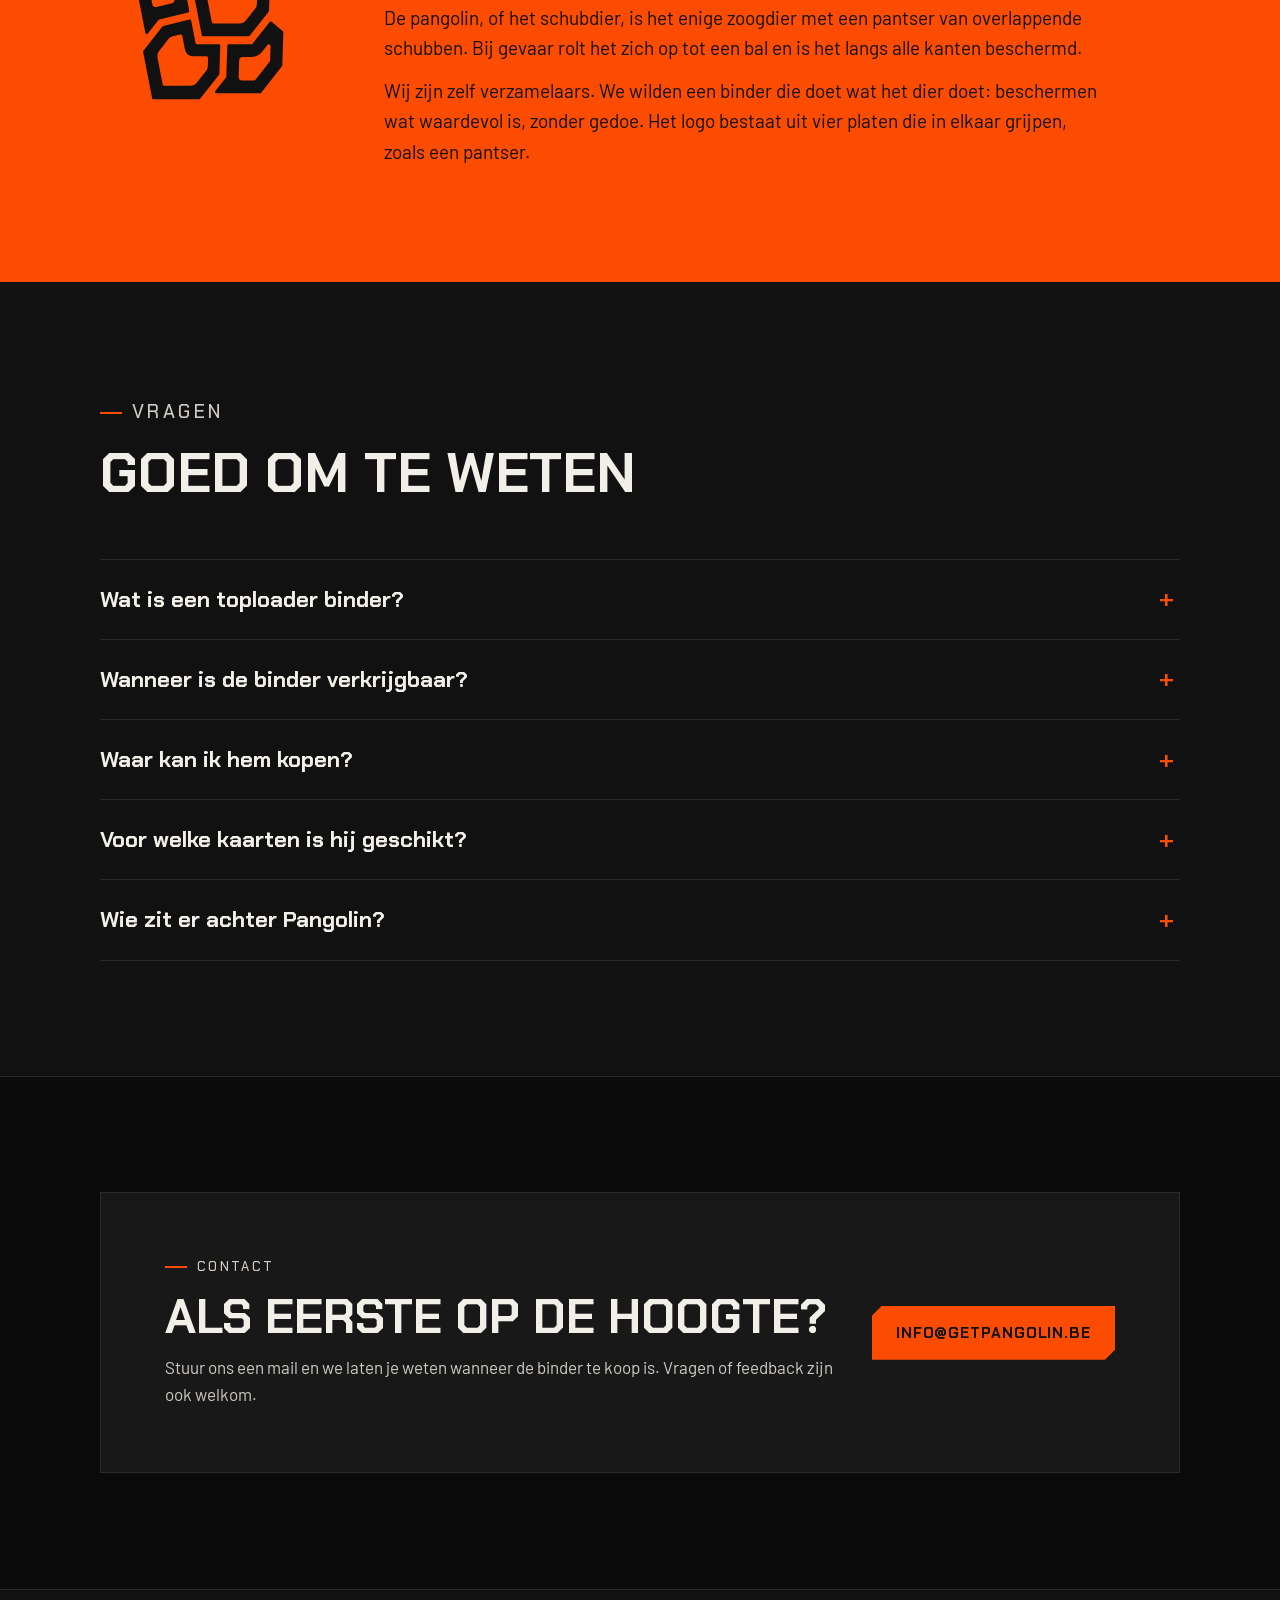
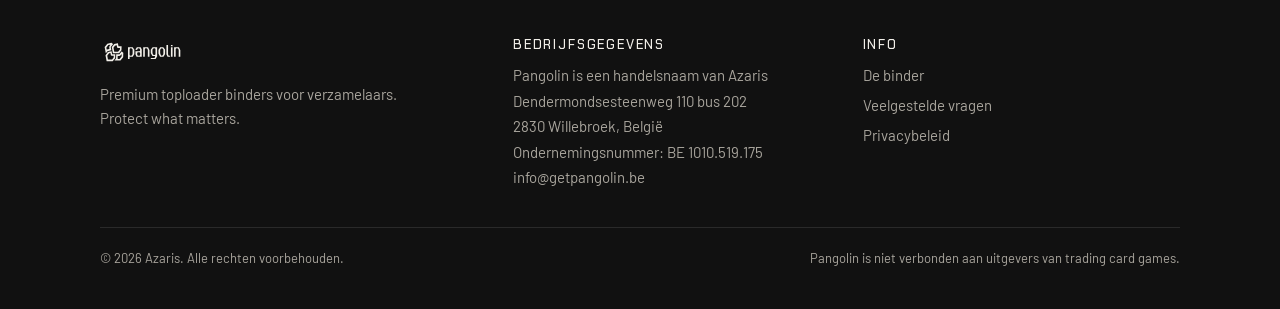
==== commit 7ae0efef: "Binder: rits opent de kaft, handvat bovenaan in de hoek Co-Authored-By: Claude Fable 5.2 <noreply@an" ====
--- a/index.html
+++ b/index.html
@@ -63,32 +63,71 @@
     <div class="binder-art reveal">
       <span class="badge">In ontwikkeling</span>
       <!-- Illustratie. Wordt vervangen door echte productfoto's zodra het eerste exemplaar binnen is. -->
-      <svg viewBox="0 0 420 500" role="img" aria-label="Illustratie van de zwarte Pangolin binder met handvat, rits en geborduurd logo">
-        <defs>
-          <linearGradient id="cover" x1="0" y1="0" x2="1" y2="1">
-            <stop offset="0" stop-color="#2b2b2b"/><stop offset=".5" stop-color="#1b1b1b"/><stop offset="1" stop-color="#131313"/>
-          </linearGradient>
-          <linearGradient id="spine" x1="0" y1="0" x2="1" y2="0">
-            <stop offset="0" stop-color="#0d0d0d"/><stop offset="1" stop-color="#232323"/>
-          </linearGradient>
-        </defs>
-        <!-- handvat -->
-        <path d="M58 170 C10 170 10 330 58 330" fill="none" stroke="#0c0c0c" stroke-width="22" stroke-linecap="round"/>
-        <path d="M58 170 C10 170 10 330 58 330" fill="none" stroke="#2c2c2c" stroke-width="1.5" stroke-dasharray="5 5"/>
-        <!-- rits rondom -->
-        <rect x="52" y="28" width="340" height="444" rx="26" fill="#0a0a0a"/>
-        <rect x="52" y="28" width="340" height="444" rx="26" fill="none" stroke="#3b3b3b" stroke-width="2" stroke-dasharray="2 4"/>
-        <!-- kaft -->
-        <rect x="60" y="36" width="324" height="428" rx="20" fill="url(#cover)"/>
-        <rect x="60" y="36" width="34" height="428" rx="14" fill="url(#spine)"/>
-        <!-- stiksel -->
-        <rect x="104" y="50" width="268" height="400" rx="12" fill="none" stroke="#4a4a4a" stroke-width="1.4" stroke-dasharray="7 5"/>
-        <!-- geborduurd logo -->
-        <image href="assets/pangolin-mark-orange.svg" x="188" y="200" width="100" height="100"/>
-        <!-- ritstrekker -->
-        <rect x="378" y="232" width="20" height="9" rx="3" fill="#555"/>
-        <rect x="394" y="228" width="16" height="17" rx="4" fill="none" stroke="#FC4C02" stroke-width="3"/>
-      </svg>
+      <div class="binder" id="binder3d">
+        <!-- Laag 1: rug, rits, handvat en de binnenkant -->
+        <svg class="b-base" viewBox="0 0 420 500" aria-hidden="true">
+          <defs>
+            <linearGradient id="spine" x1="0" y1="0" x2="1" y2="0">
+              <stop offset="0" stop-color="#0d0d0d"/><stop offset="1" stop-color="#232323"/>
+            </linearGradient>
+          </defs>
+          <!-- handvat: lus bovenaan in de hoek -->
+          <path d="M84 34 C84 -8 190 -8 190 34" fill="none" stroke="#0c0c0c" stroke-width="20" stroke-linecap="round"/>
+          <path d="M84 34 C84 -8 190 -8 190 34" fill="none" stroke="#3a3a3a" stroke-width="1.4" stroke-dasharray="5 5"/>
+          <rect x="74" y="26" width="20" height="14" rx="3" fill="#1d1d1d" stroke="#3a3a3a"/>
+          <rect x="180" y="26" width="20" height="14" rx="3" fill="#1d1d1d" stroke="#3a3a3a"/>
+          <!-- rits rondom -->
+          <rect x="52" y="28" width="340" height="444" rx="26" fill="#0a0a0a"/>
+          <rect x="52" y="28" width="340" height="444" rx="26" fill="none" stroke="#3b3b3b" stroke-width="2" stroke-dasharray="2 4"/>
+          <!-- binnenkant: pagina met vakken voor toploaders -->
+          <rect x="60" y="36" width="324" height="428" rx="20" fill="#161616"/>
+          <rect x="60" y="36" width="34" height="428" rx="14" fill="url(#spine)"/>
+          <g fill="#101010" stroke="#3d3d3d" stroke-width="1.2">
+            <rect x="110" y="56"  width="80" height="120" rx="5"/><rect x="198" y="56"  width="80" height="120" rx="5"/><rect x="286" y="56"  width="80" height="120" rx="5"/>
+            <rect x="110" y="190" width="80" height="120" rx="5"/><rect x="198" y="190" width="80" height="120" rx="5"/><rect x="286" y="190" width="80" height="120" rx="5"/>
+            <rect x="110" y="324" width="80" height="120" rx="5"/><rect x="198" y="324" width="80" height="120" rx="5"/><rect x="286" y="324" width="80" height="120" rx="5"/>
+          </g>
+          <!-- een paar kaarten in toploaders -->
+          <g>
+            <rect x="117" y="64" width="66" height="104" rx="4" fill="#2a2a2a" stroke="#F2EFE9" stroke-opacity=".35"/>
+            <rect x="124" y="74" width="52" height="44" rx="2" fill="#3a3a3a"/>
+            <rect x="205" y="198" width="66" height="104" rx="4" fill="#FC4C02"/>
+            <image href="assets/pangolin-mark-black.svg" x="218" y="230" width="40" height="40"/>
+            <rect x="293" y="64" width="66" height="104" rx="4" fill="#F2EFE9"/>
+            <rect x="300" y="74" width="52" height="44" rx="2" fill="#cfcbc3"/>
+            <rect x="117" y="332" width="66" height="104" rx="4" fill="#2a2a2a" stroke="#F2EFE9" stroke-opacity=".35"/>
+            <rect x="124" y="342" width="52" height="44" rx="2" fill="#FC4C02" fill-opacity=".7"/>
+          </g>
+        </svg>
+        <!-- Laag 2: de voorkaft, draait open rond de rug -->
+        <div class="b-cover">
+          <svg class="face front" viewBox="60 36 324 428" preserveAspectRatio="none" aria-hidden="true">
+            <defs>
+              <linearGradient id="cover" x1="0" y1="0" x2="1" y2="1">
+                <stop offset="0" stop-color="#2b2b2b"/><stop offset=".5" stop-color="#1b1b1b"/><stop offset="1" stop-color="#131313"/>
+              </linearGradient>
+            </defs>
+            <rect x="60" y="36" width="324" height="428" rx="20" fill="url(#cover)"/>
+            <rect x="60" y="36" width="34" height="428" rx="14" fill="url(#spine)"/>
+            <rect x="104" y="50" width="268" height="400" rx="12" fill="none" stroke="#4a4a4a" stroke-width="1.4" stroke-dasharray="7 5"/>
+            <image href="assets/pangolin-mark-orange.svg" x="188" y="200" width="100" height="100"/>
+          </svg>
+          <svg class="face back" viewBox="60 36 324 428" preserveAspectRatio="none" aria-hidden="true">
+            <rect x="60" y="36" width="324" height="428" rx="20" fill="#0e0e0e"/>
+            <rect x="74" y="50" width="296" height="400" rx="12" fill="#151515" stroke="#2c2c2c" stroke-dasharray="7 5"/>
+          </svg>
+        </div>
+        <!-- Laag 3: de ritstrekker -->
+        <svg class="b-zip" viewBox="0 0 420 500" aria-hidden="true">
+          <path id="zipPath" d="M112 472 L366 472 A26 26 0 0 0 392 446 L392 54 A26 26 0 0 0 366 28 L112 28" fill="none"/>
+          <g id="zipPull" transform="translate(112 472)">
+            <circle r="22" fill="transparent"/>
+            <rect x="-9" y="-6" width="18" height="12" rx="3" fill="#6a6a6a"/>
+            <rect x="-8" y="6" width="16" height="18" rx="4" fill="none" stroke="#FC4C02" stroke-width="3.2"/>
+          </g>
+        </svg>
+      </div>
+      <button class="btn btn-ghost zip-btn" id="zipBtn" type="button" aria-pressed="false">Rits open</button>
     </div>
     <div>
       <p class="eyebrow">De eerste editie</p>
@@ -101,7 +140,7 @@
         <li><span>Logo</span><span>Geborduurd, niet gedrukt</span></li>
         <li><span>Sluiting</span><span>Rits rondom</span></li>
         <li><span>Binnenkant</span><span>Zachte voering</span></li>
-        <li><span>Dragen</span><span>Stevig handvat</span></li>
+        <li><span>Dragen</span><span>Handvat bovenaan</span></li>
         <li><span>Voor</span><span>Kaarten in toploaders</span></li>
       </ul>
       <p class="fine">We testen nu de eerste exemplaren. De specificaties kunnen nog wijzigen. Foto's en exacte afmetingen volgen bij de lancering.</p>
--- a/assets/styles.css
+++ b/assets/styles.css
@@ -92,7 +92,17 @@
 .product{background:var(--ink);border-bottom:1px solid var(--line)}
 .product .grid{display:grid;grid-template-columns:1fr 1fr;gap:clamp(28px,5vw,72px);align-items:center}
 .binder-art{background:radial-gradient(80% 70% at 50% 40%,#232323,#141414 70%);border:1px solid var(--line);padding:clamp(20px,4vw,48px);position:relative}
-.binder-art svg{width:100%;height:auto;filter:drop-shadow(0 30px 40px rgba(0,0,0,.6))}
+.binder{position:relative;aspect-ratio:420/500;perspective:1500px;transition:transform 1.1s cubic-bezier(.6,0,.2,1)}
+.binder.open{transform:translateX(13%) scale(.84)}
+.binder svg{position:absolute;inset:0;width:100%;height:100%}
+.b-base{filter:drop-shadow(0 30px 40px rgba(0,0,0,.6))}
+.b-cover{position:absolute;left:14.2857%;top:7.2%;width:77.1429%;height:85.6%;transform-origin:0 50%;transform-style:preserve-3d;transition:transform 1.1s cubic-bezier(.6,0,.2,1)}
+.binder.open .b-cover{transform:rotateY(-112deg)}
+.b-cover .face{backface-visibility:hidden;-webkit-backface-visibility:hidden}
+.b-cover .back{transform:rotateY(180deg)}
+.b-zip{pointer-events:none}
+#zipPull{pointer-events:auto;cursor:pointer}
+.zip-btn{margin:18px auto 0;display:flex}
 .badge{position:absolute;top:14px;left:14px;font-family:var(--head);font-size:12px;letter-spacing:.14em;text-transform:uppercase;background:var(--orange);color:var(--black);padding:6px 10px;font-weight:700}
 .specs{list-style:none;margin:28px 0 0;padding:0;border-top:1px solid var(--line)}
 .specs li{display:flex;gap:16px;justify-content:space-between;padding:14px 0;border-bottom:1px solid var(--line);font-size:16px}
@@ -177,5 +187,6 @@
   html{scroll-behavior:auto}
   .reveal{opacity:1;transform:none;transition:none}
   .pocket{transition:none}
+  .binder,.b-cover{transition:none}
   .btn{transition:none}
 }
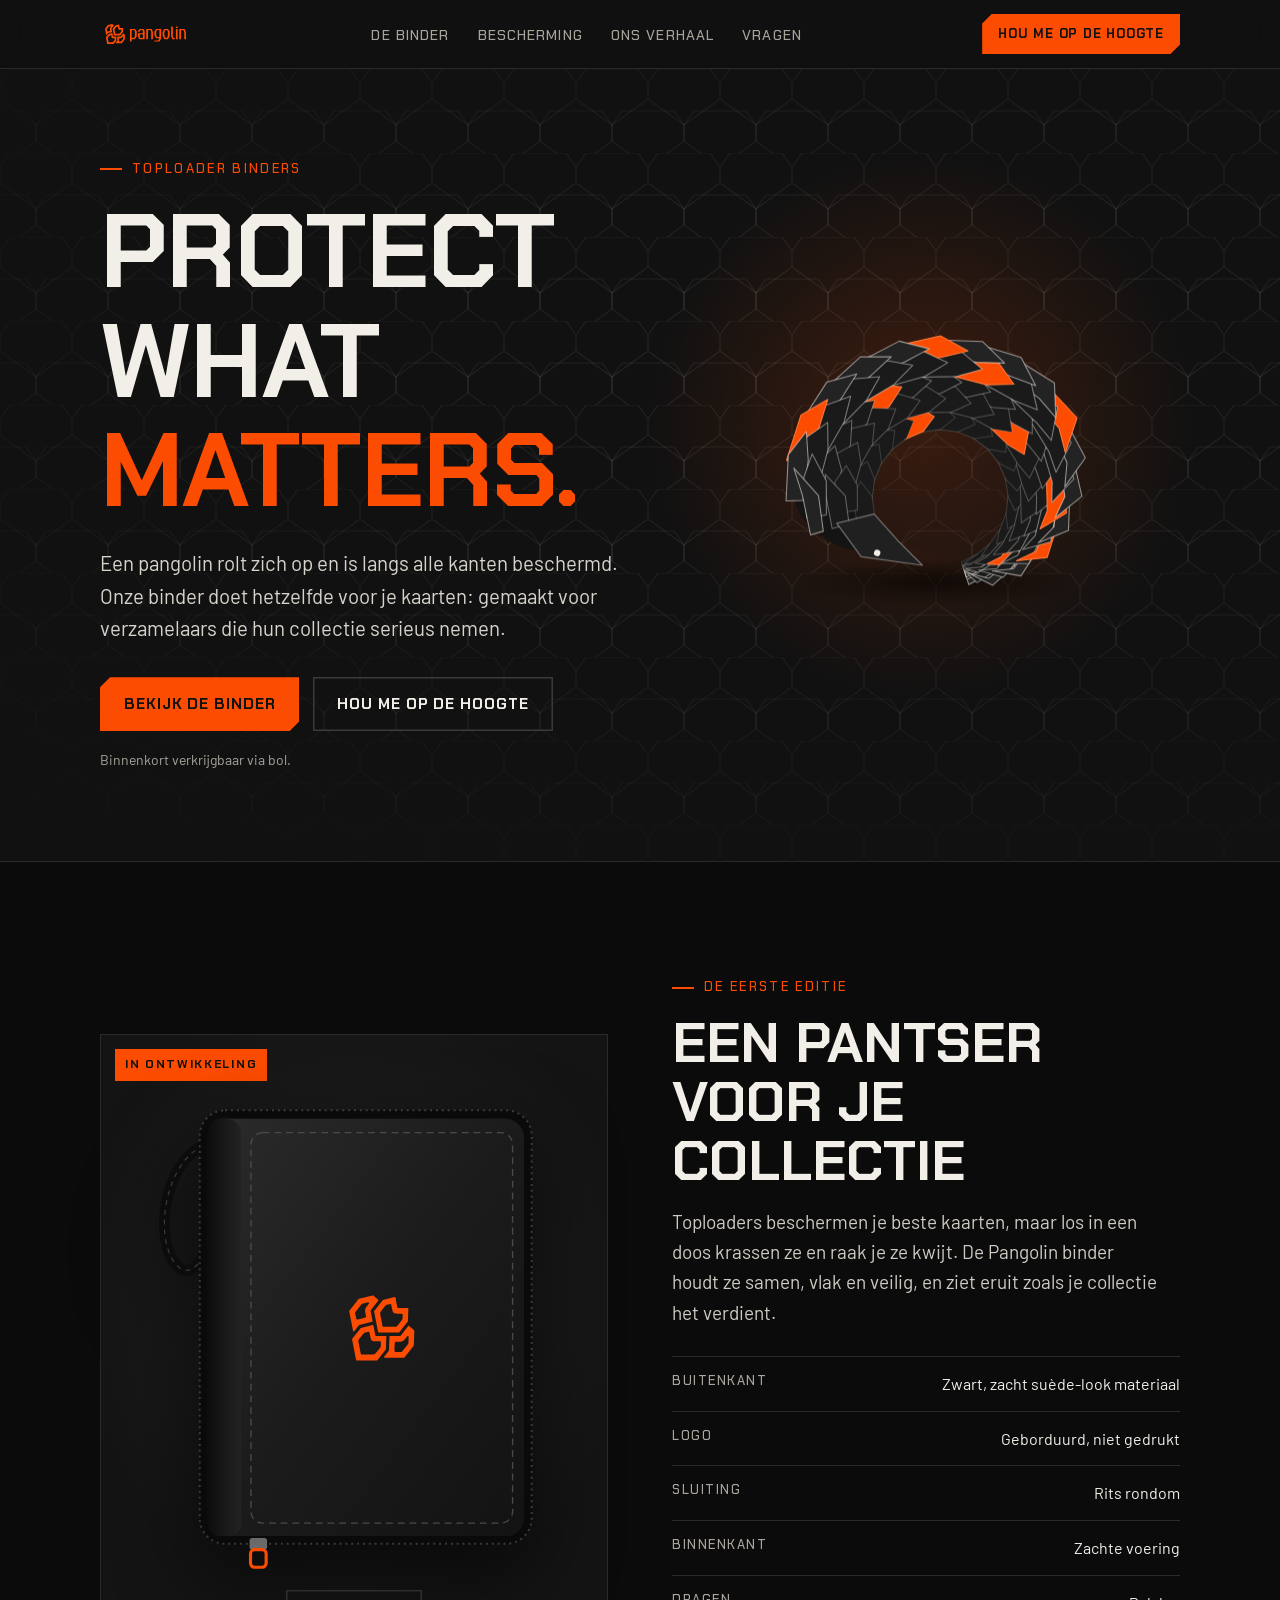
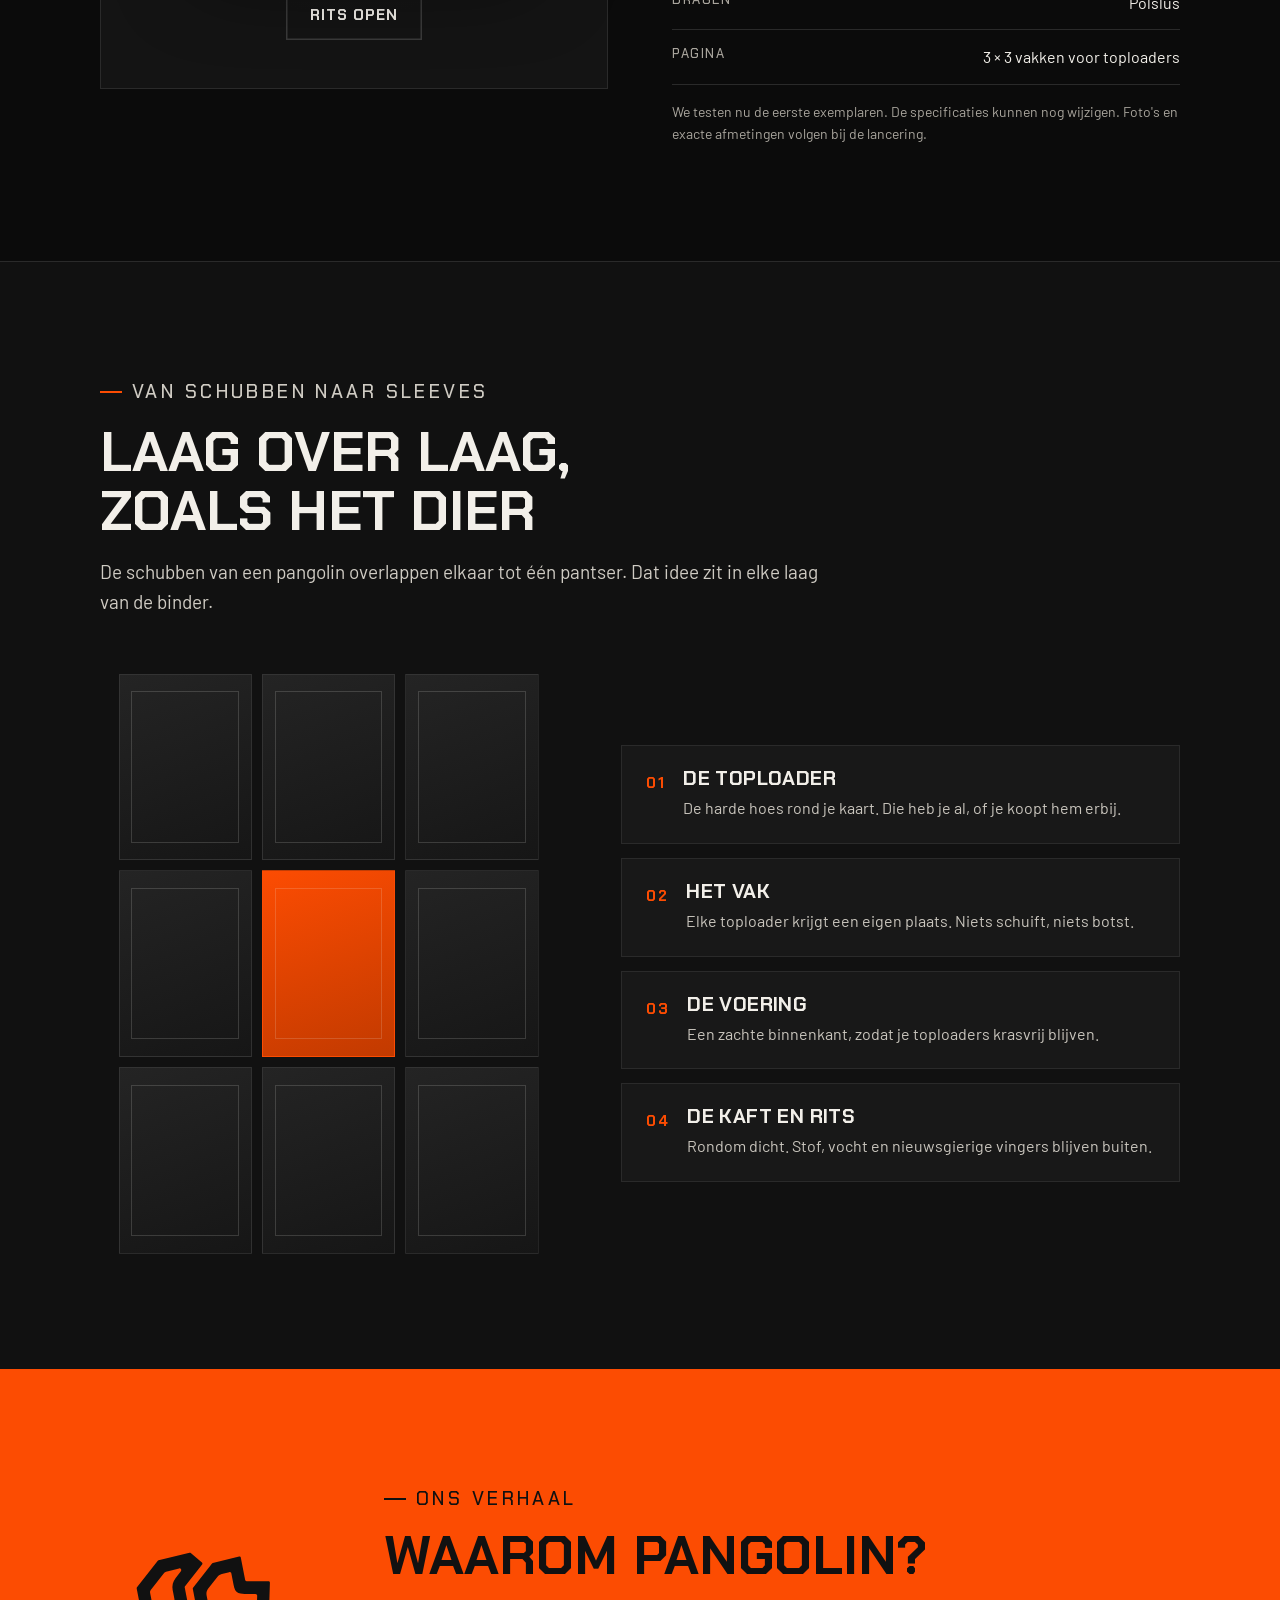
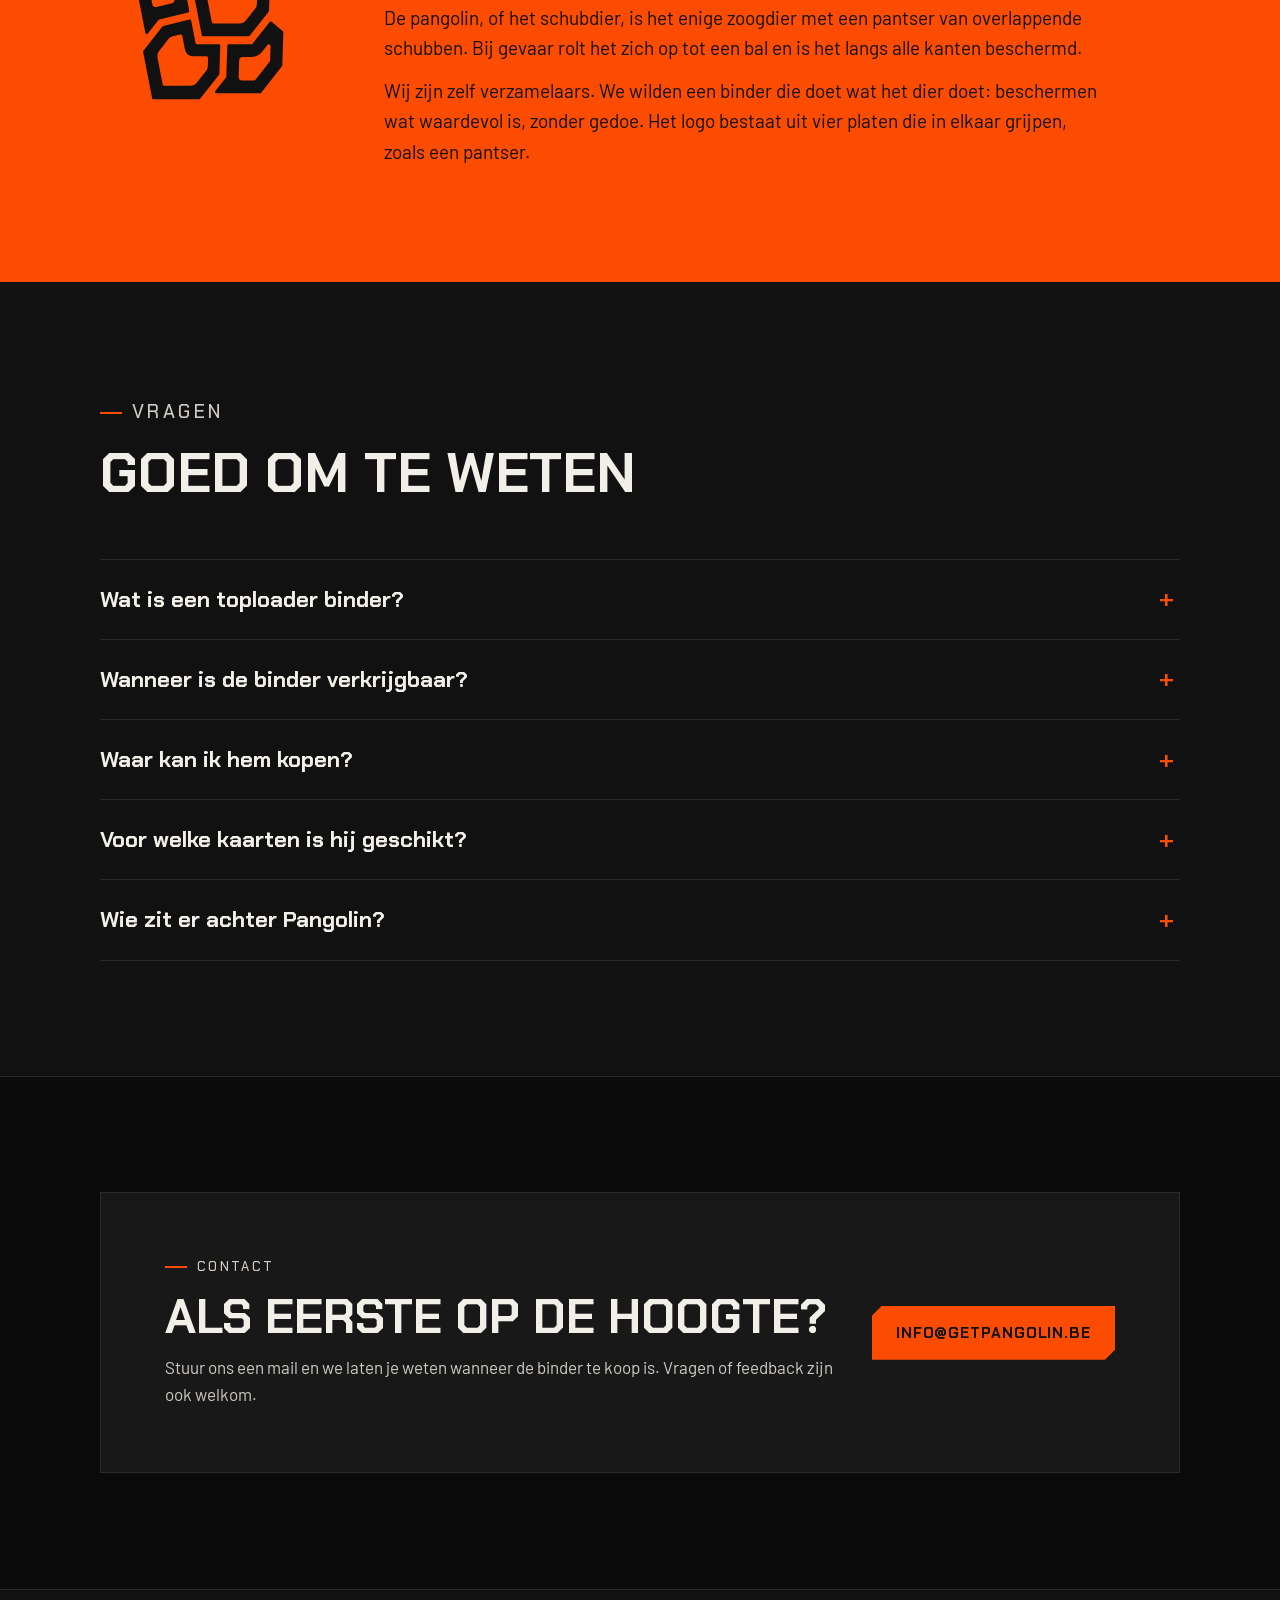
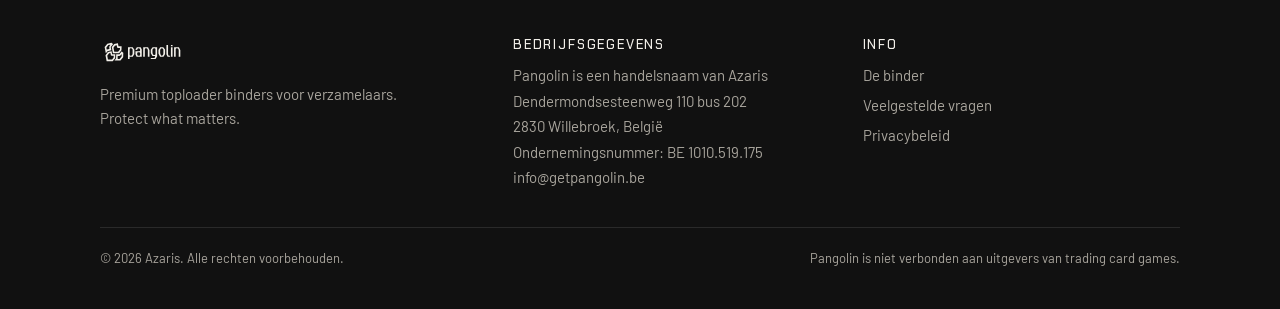
==== commit 0e360304: "Binder: polslus in plaats van handvat, 3x3 vakken, cache-versie voor CSS en JS Co-Authored-By: Claud" ====
--- a/index.html
+++ b/index.html
@@ -13,7 +13,7 @@
 <meta property="og:image" content="https://getpangolin.be/assets/og.jpg">
 <meta property="og:type" content="website">
 <link rel="preload" href="assets/fonts/chakra-petch-latin-700-normal.woff2" as="font" type="font/woff2" crossorigin>
-<link rel="stylesheet" href="assets/styles.css">
+<link rel="stylesheet" href="assets/styles.css?v=4">
 </head>
 <body>
 <a class="skip" href="#main">Naar de inhoud</a>
@@ -63,7 +63,7 @@
     <div class="binder-art reveal">
       <span class="badge">In ontwikkeling</span>
       <!-- Illustratie. Wordt vervangen door echte productfoto's zodra het eerste exemplaar binnen is. -->
-      <div class="binder" id="binder3d">
+      <div class="binder" id="binder3d" role="img" aria-label="Illustratie van de zwarte Pangolin binder met polslus, rits en geborduurd logo. Open toont hij een pagina met negen vakken voor toploaders.">
         <!-- Laag 1: rug, rits, handvat en de binnenkant -->
         <svg class="b-base" viewBox="0 0 420 500" aria-hidden="true">
           <defs>
@@ -71,11 +71,10 @@
               <stop offset="0" stop-color="#0d0d0d"/><stop offset="1" stop-color="#232323"/>
             </linearGradient>
           </defs>
-          <!-- handvat: lus bovenaan in de hoek -->
-          <path d="M84 34 C84 -8 190 -8 190 34" fill="none" stroke="#0c0c0c" stroke-width="20" stroke-linecap="round"/>
-          <path d="M84 34 C84 -8 190 -8 190 34" fill="none" stroke="#3a3a3a" stroke-width="1.4" stroke-dasharray="5 5"/>
-          <rect x="74" y="26" width="20" height="14" rx="3" fill="#1d1d1d" stroke="#3a3a3a"/>
-          <rect x="180" y="26" width="20" height="14" rx="3" fill="#1d1d1d" stroke="#3a3a3a"/>
+          <!-- polslus aan de hoek van de rug -->
+          <path d="M66 62 C22 66 2 150 26 184 C46 210 70 168 66 104" fill="none" stroke="#0c0c0c" stroke-width="11" stroke-linecap="round"/>
+          <path d="M66 62 C22 66 2 150 26 184 C46 210 70 168 66 104" fill="none" stroke="#3a3a3a" stroke-width="1.2" stroke-dasharray="5 5"/>
+          <rect x="56" y="54" width="16" height="58" rx="4" fill="#1d1d1d" stroke="#3a3a3a"/>
           <!-- rits rondom -->
           <rect x="52" y="28" width="340" height="444" rx="26" fill="#0a0a0a"/>
           <rect x="52" y="28" width="340" height="444" rx="26" fill="none" stroke="#3b3b3b" stroke-width="2" stroke-dasharray="2 4"/>
@@ -140,8 +139,8 @@
         <li><span>Logo</span><span>Geborduurd, niet gedrukt</span></li>
         <li><span>Sluiting</span><span>Rits rondom</span></li>
         <li><span>Binnenkant</span><span>Zachte voering</span></li>
-        <li><span>Dragen</span><span>Handvat bovenaan</span></li>
-        <li><span>Voor</span><span>Kaarten in toploaders</span></li>
+        <li><span>Dragen</span><span>Polslus</span></li>
+        <li><span>Pagina</span><span>3 × 3 vakken voor toploaders</span></li>
       </ul>
       <p class="fine">We testen nu de eerste exemplaren. De specificaties kunnen nog wijzigen. Foto's en exacte afmetingen volgen bij de lancering.</p>
     </div>
@@ -264,6 +263,6 @@
   </div>
 </footer>
 
-<script src="assets/main.js" defer></script>
+<script src="assets/main.js?v=4" defer></script>
 </body>
 </html>
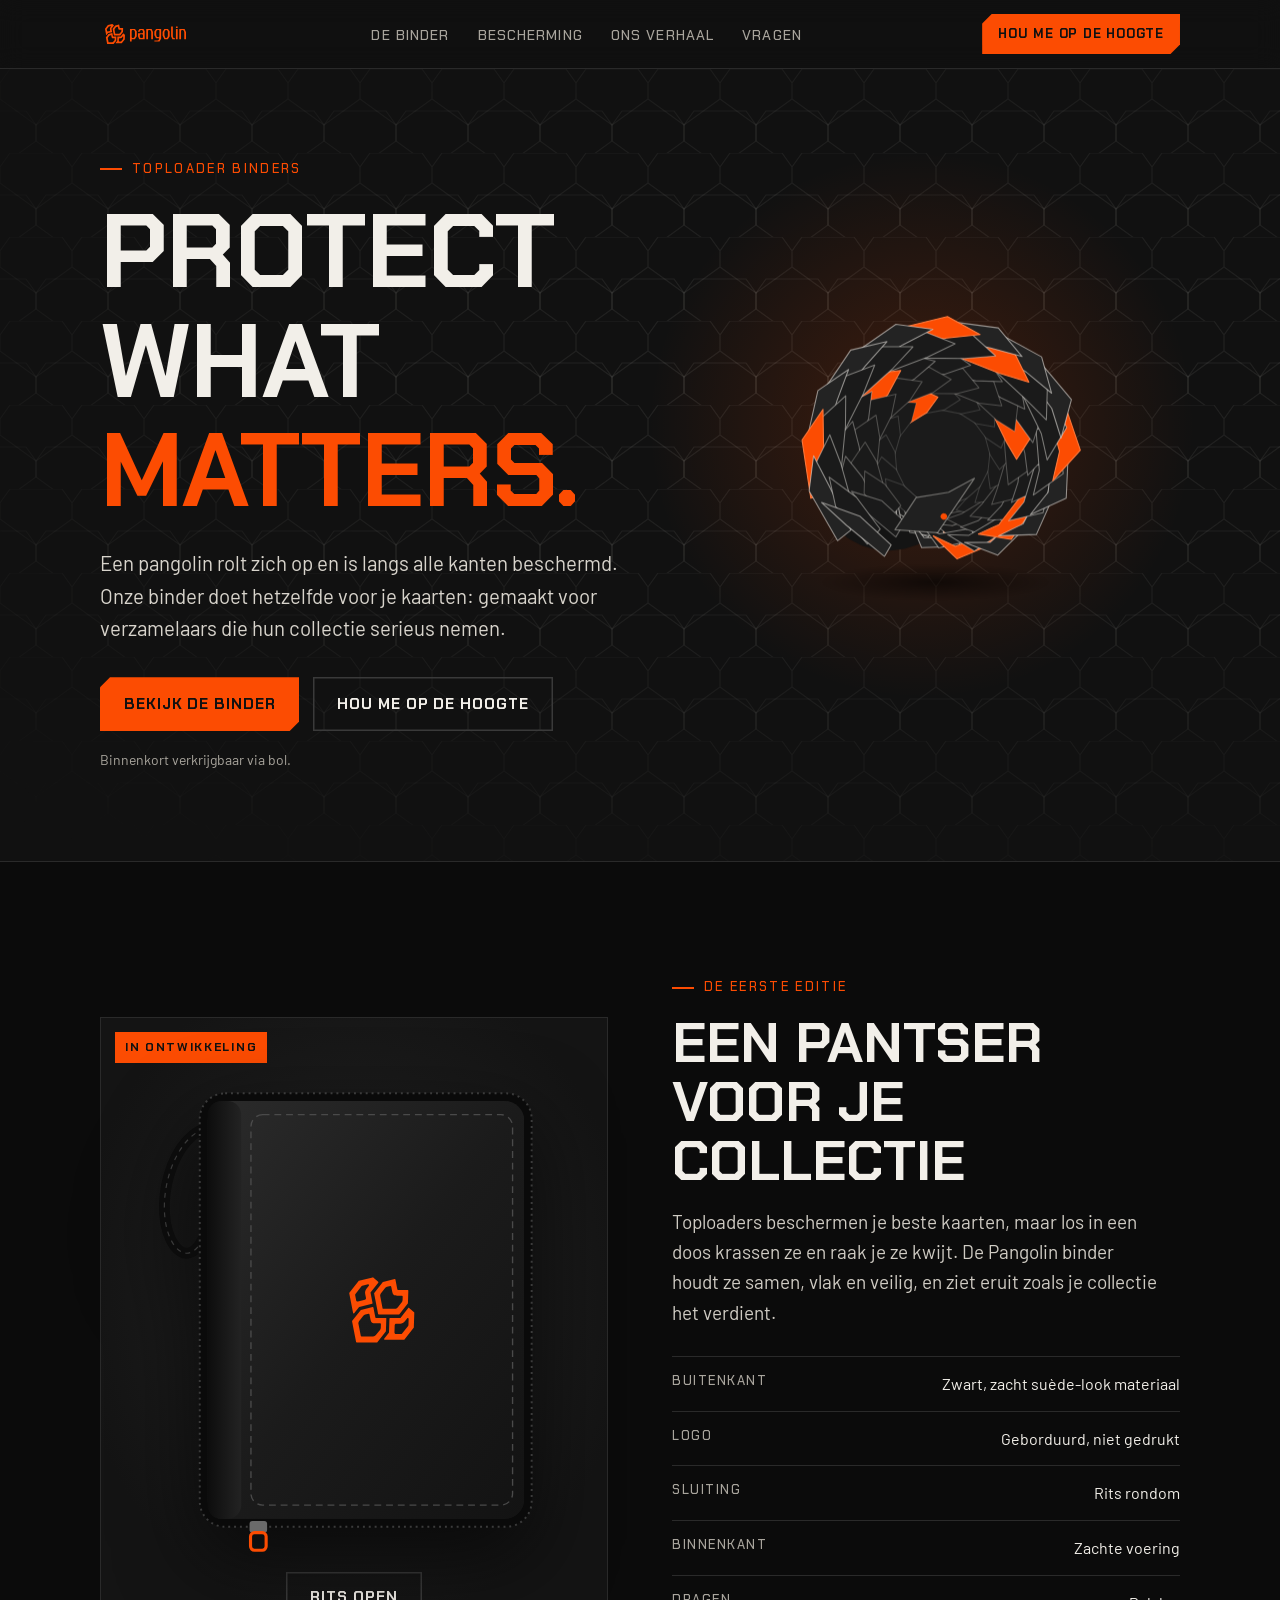
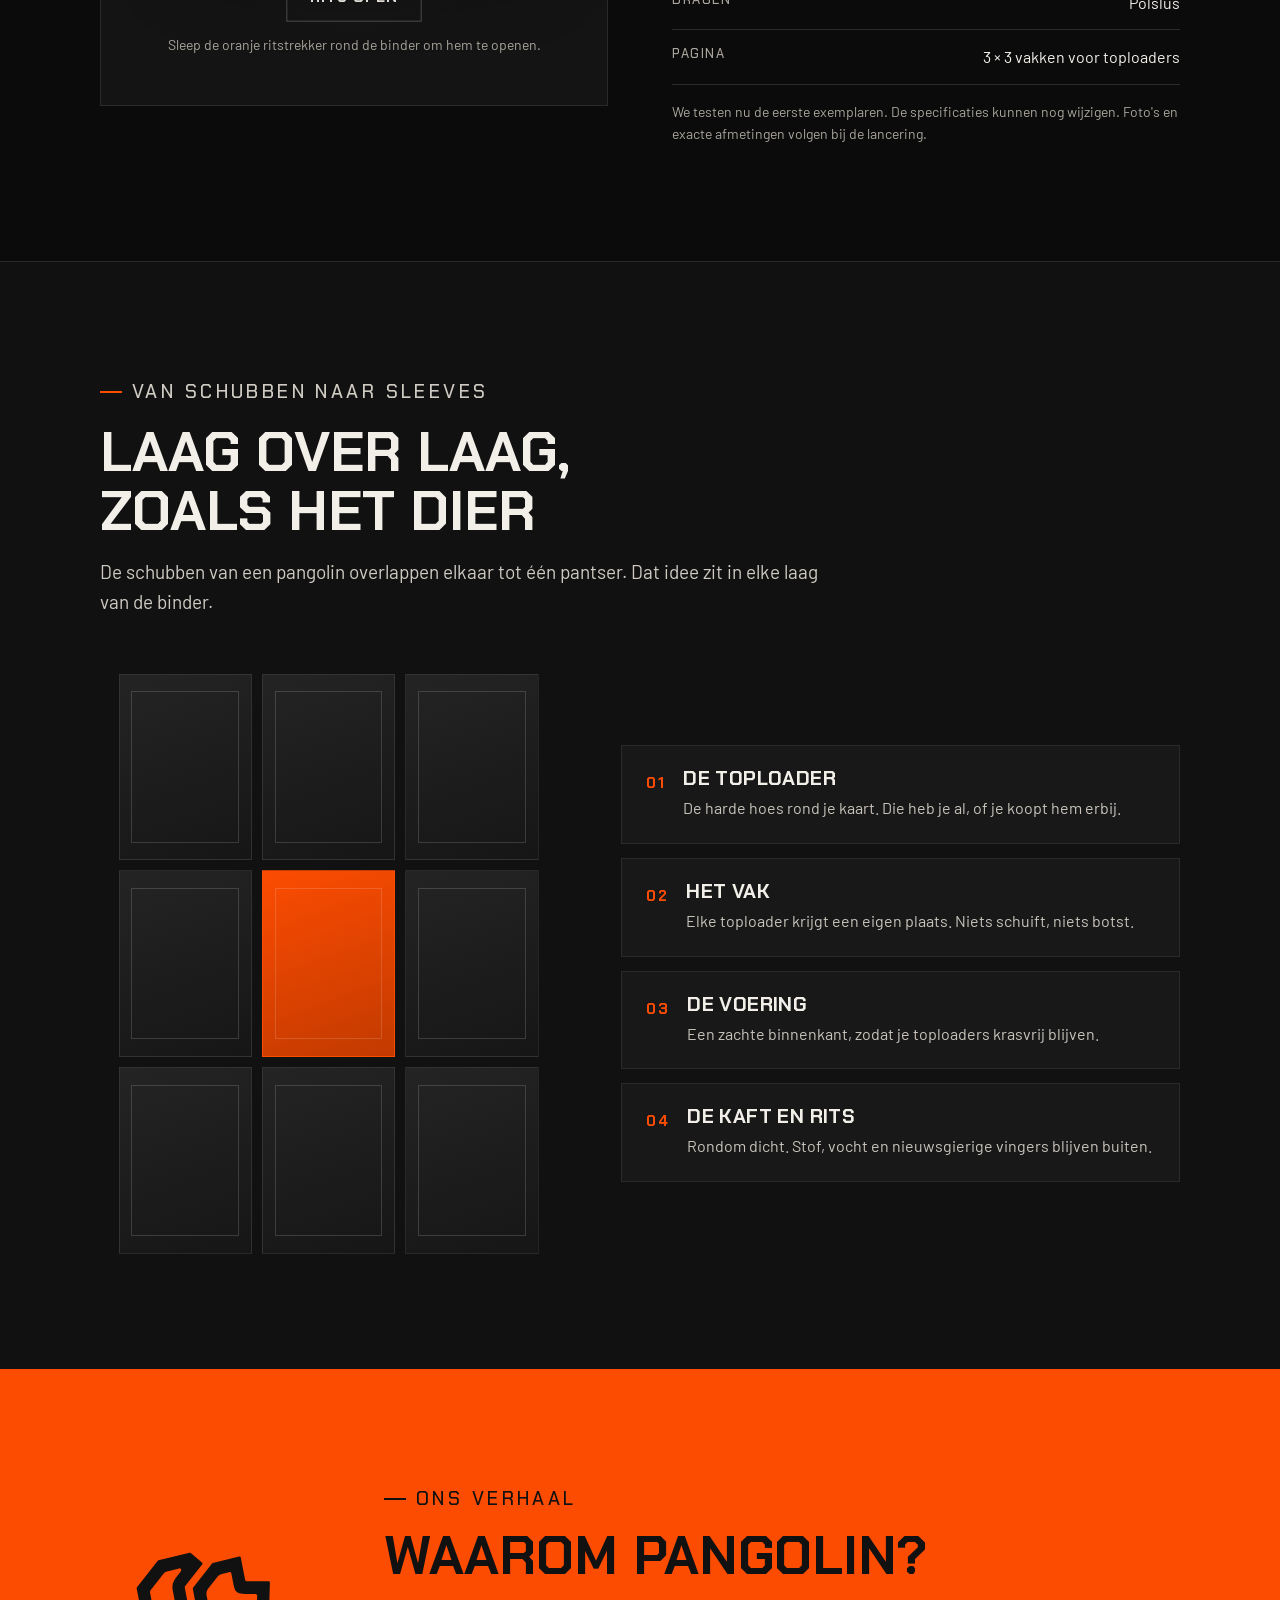
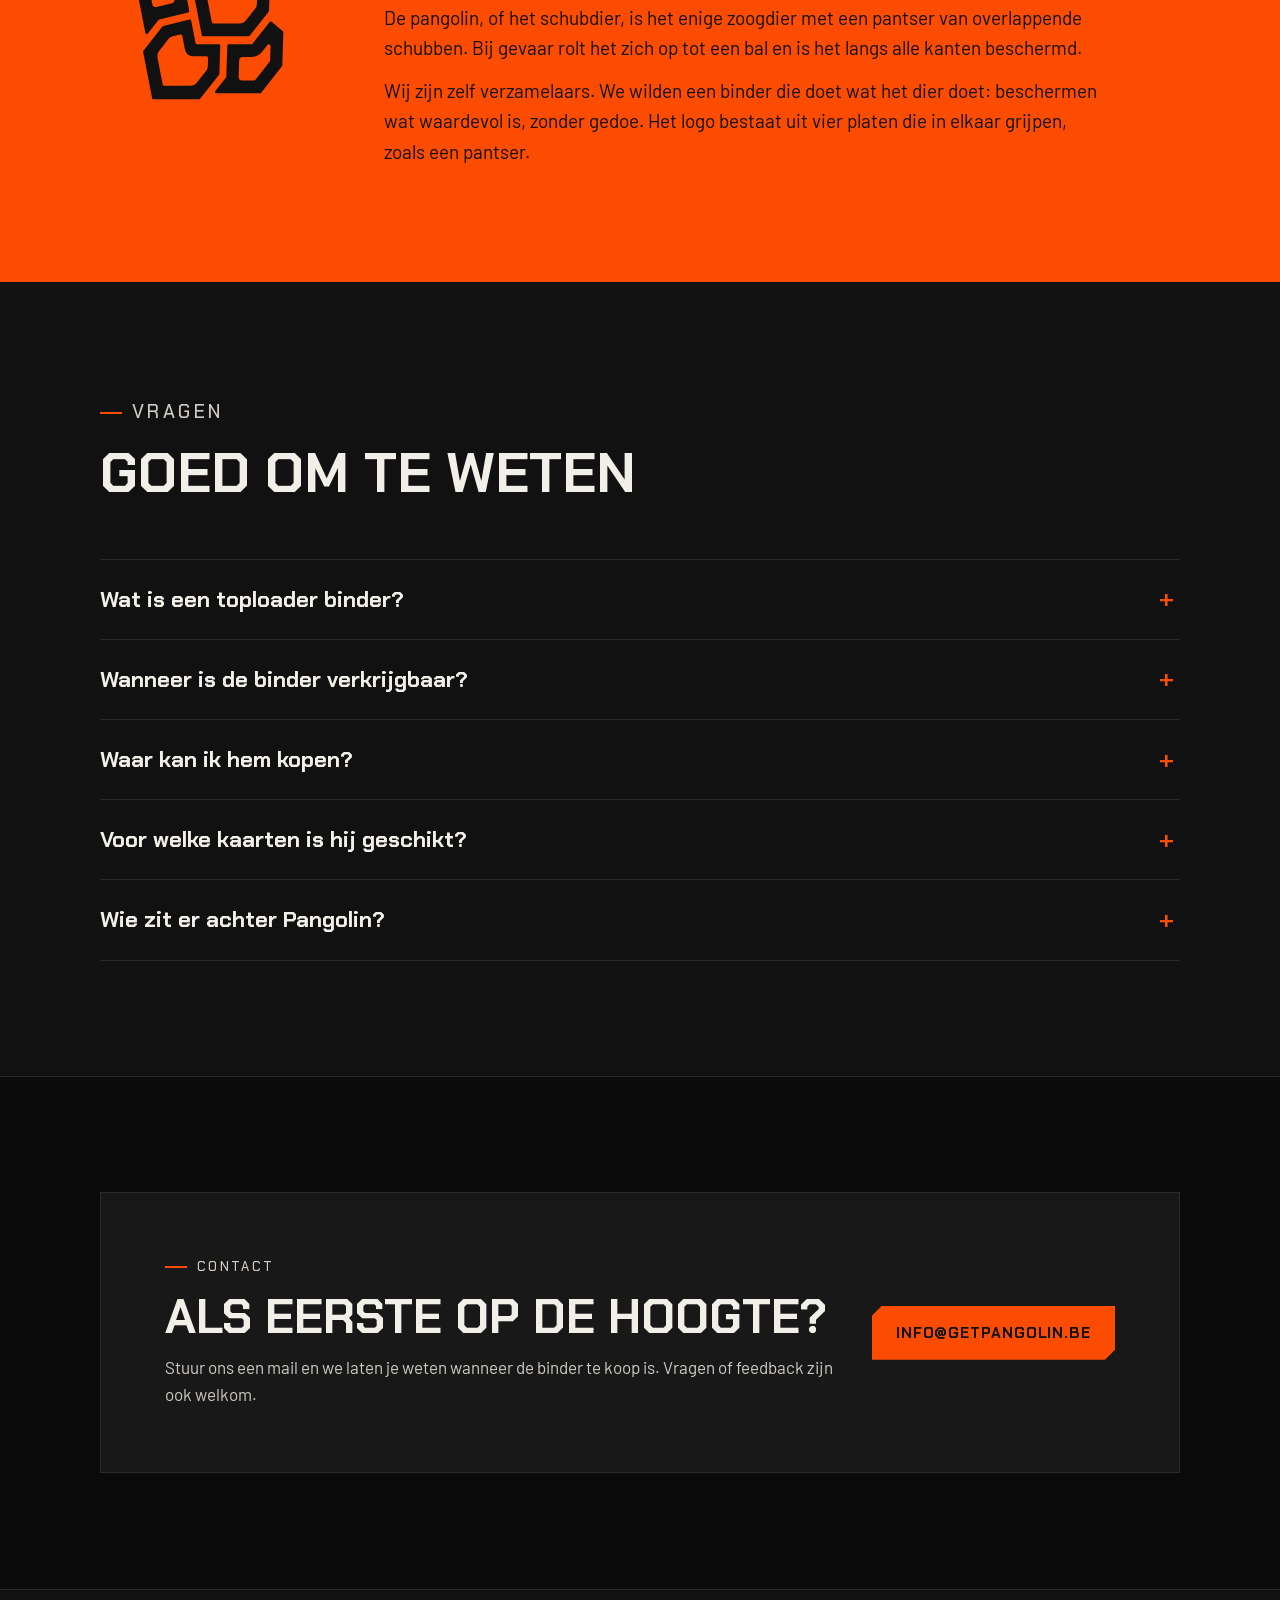
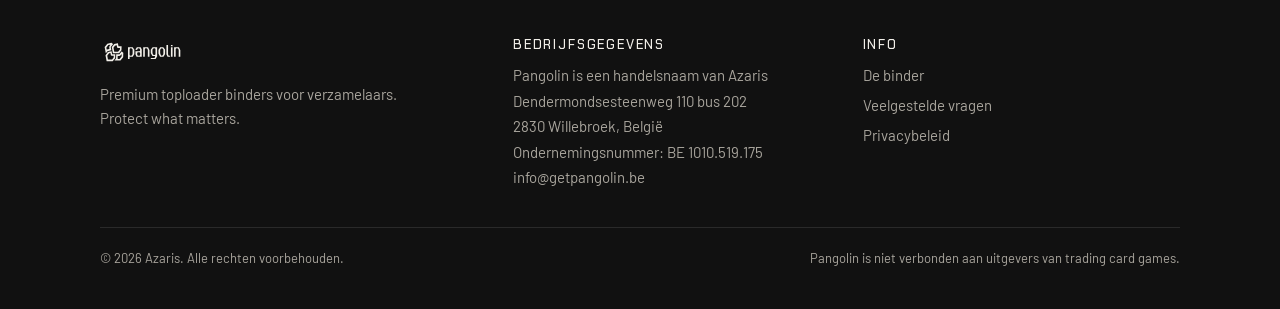
==== commit b978ed26: "Binder: ritstrekker sleepbaar met muis of vinger, kaft volgt de rits Co-Authored-By: Claude Fable 5." ====
--- a/index.html
+++ b/index.html
@@ -13,7 +13,7 @@
 <meta property="og:image" content="https://getpangolin.be/assets/og.jpg">
 <meta property="og:type" content="website">
 <link rel="preload" href="assets/fonts/chakra-petch-latin-700-normal.woff2" as="font" type="font/woff2" crossorigin>
-<link rel="stylesheet" href="assets/styles.css?v=4">
+<link rel="stylesheet" href="assets/styles.css?v=5">
 </head>
 <body>
 <a class="skip" href="#main">Naar de inhoud</a>
@@ -127,6 +127,7 @@
         </svg>
       </div>
       <button class="btn btn-ghost zip-btn" id="zipBtn" type="button" aria-pressed="false">Rits open</button>
+      <p class="zip-tip">Sleep de oranje ritstrekker rond de binder om hem te openen.</p>
     </div>
     <div>
       <p class="eyebrow">De eerste editie</p>
@@ -263,6 +264,6 @@
   </div>
 </footer>
 
-<script src="assets/main.js?v=4" defer></script>
+<script src="assets/main.js?v=5" defer></script>
 </body>
 </html>
--- a/assets/styles.css
+++ b/assets/styles.css
@@ -92,16 +92,16 @@
 .product{background:var(--ink);border-bottom:1px solid var(--line)}
 .product .grid{display:grid;grid-template-columns:1fr 1fr;gap:clamp(28px,5vw,72px);align-items:center}
 .binder-art{background:radial-gradient(80% 70% at 50% 40%,#232323,#141414 70%);border:1px solid var(--line);padding:clamp(20px,4vw,48px);position:relative}
-.binder{position:relative;aspect-ratio:420/500;perspective:1500px;transition:transform 1.1s cubic-bezier(.6,0,.2,1)}
-.binder.open{transform:translateX(13%) scale(.84)}
+.binder{position:relative;aspect-ratio:420/500;perspective:1500px}
 .binder svg{position:absolute;inset:0;width:100%;height:100%}
 .b-base{filter:drop-shadow(0 30px 40px rgba(0,0,0,.6))}
-.b-cover{position:absolute;left:14.2857%;top:7.2%;width:77.1429%;height:85.6%;transform-origin:0 50%;transform-style:preserve-3d;transition:transform 1.1s cubic-bezier(.6,0,.2,1)}
-.binder.open .b-cover{transform:rotateY(-112deg)}
+.b-cover{position:absolute;left:14.2857%;top:7.2%;width:77.1429%;height:85.6%;transform-origin:0 50%;transform-style:preserve-3d}
 .b-cover .face{backface-visibility:hidden;-webkit-backface-visibility:hidden}
 .b-cover .back{transform:rotateY(180deg)}
 .b-zip{pointer-events:none}
-#zipPull{pointer-events:auto;cursor:pointer}
+#zipPull{pointer-events:auto;cursor:grab;touch-action:none}
+.binder.dragging #zipPull{cursor:grabbing}
+.zip-tip{text-align:center;font-size:14px;color:var(--muted);margin-top:12px}
 .zip-btn{margin:18px auto 0;display:flex}
 .badge{position:absolute;top:14px;left:14px;font-family:var(--head);font-size:12px;letter-spacing:.14em;text-transform:uppercase;background:var(--orange);color:var(--black);padding:6px 10px;font-weight:700}
 .specs{list-style:none;margin:28px 0 0;padding:0;border-top:1px solid var(--line)}
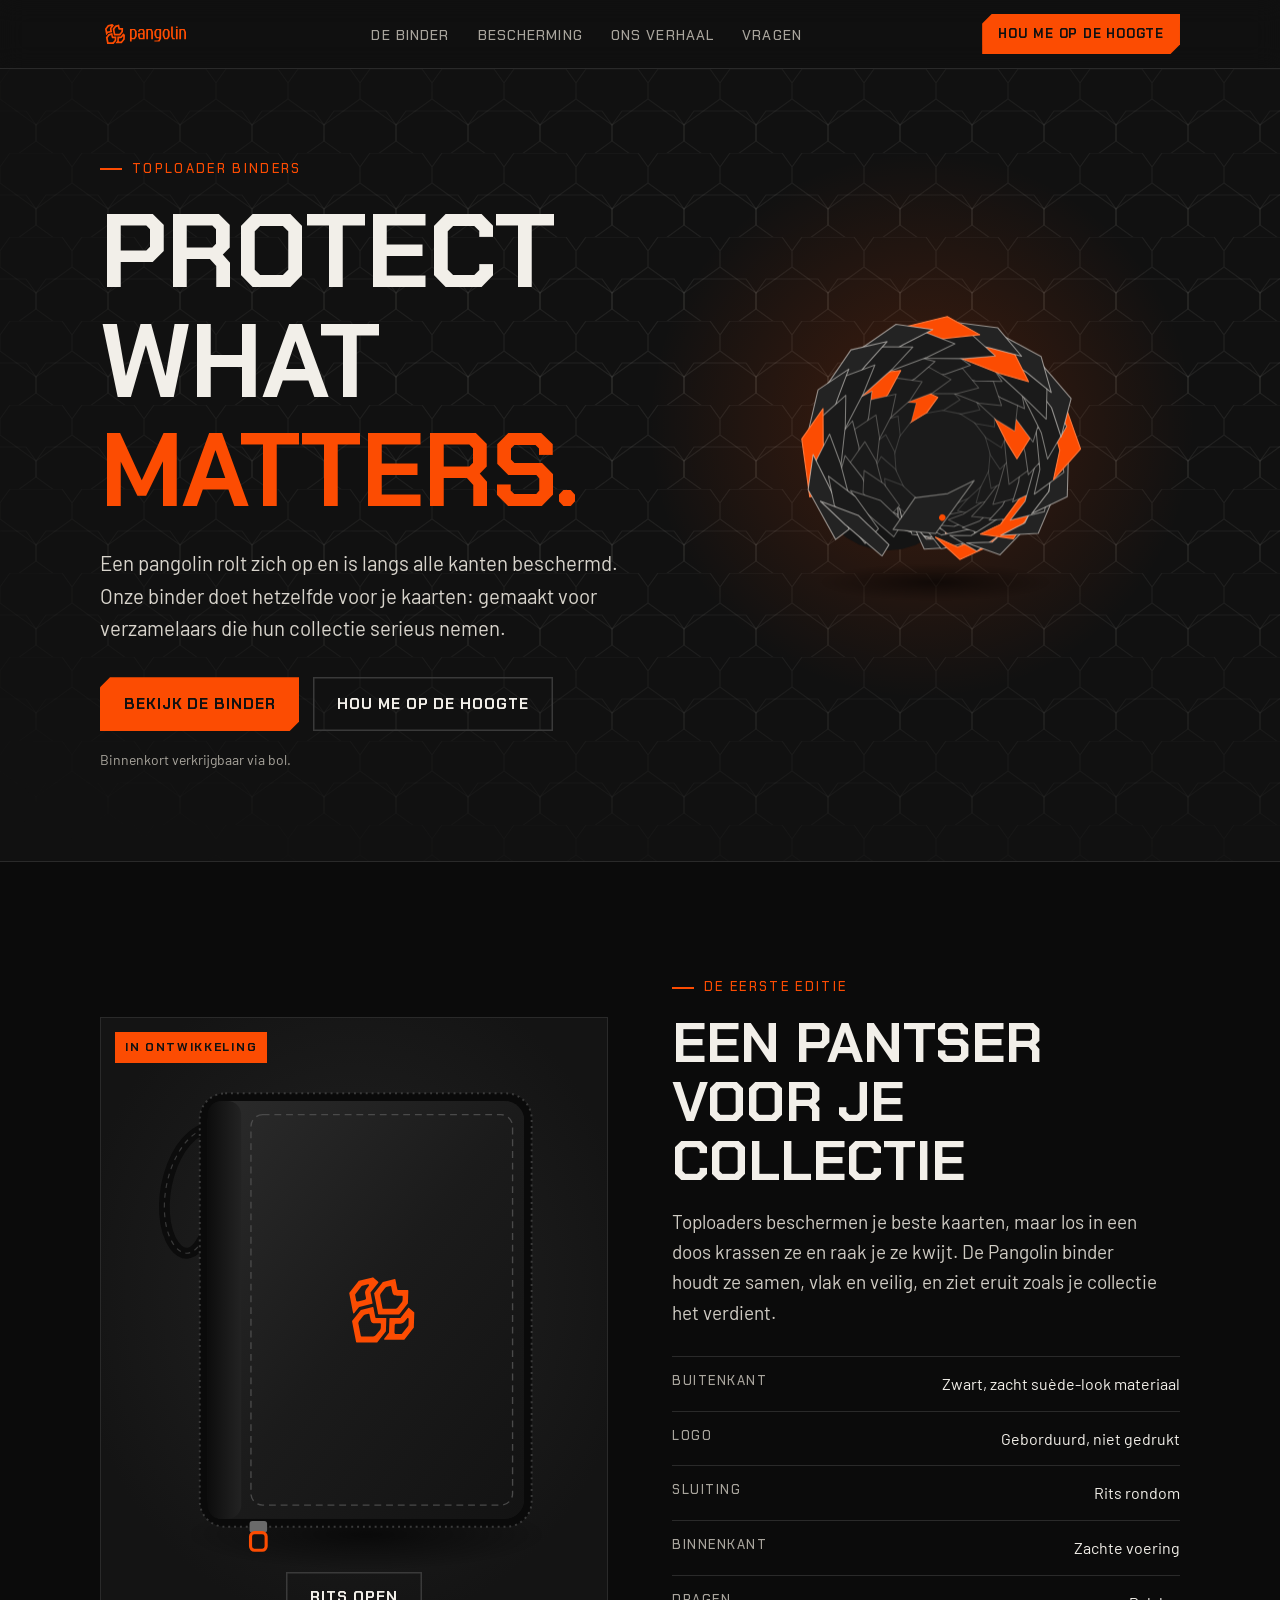
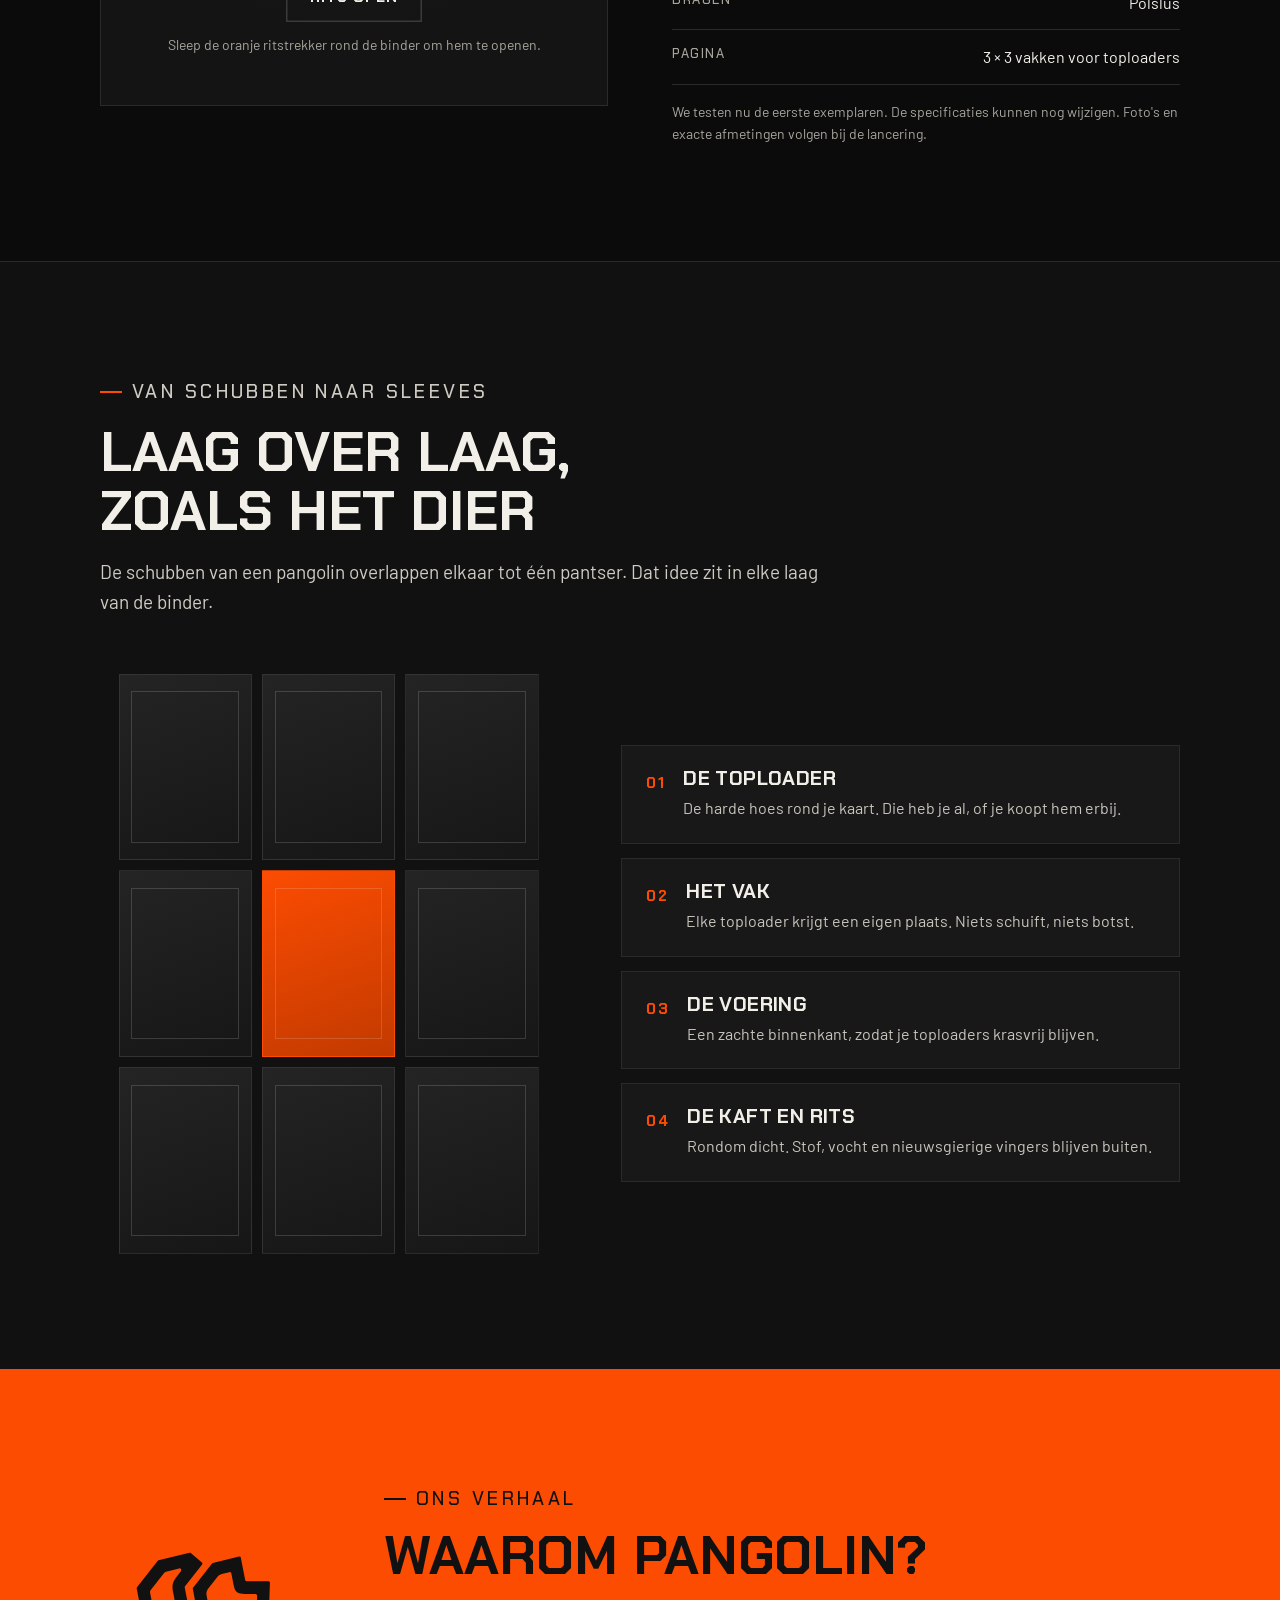
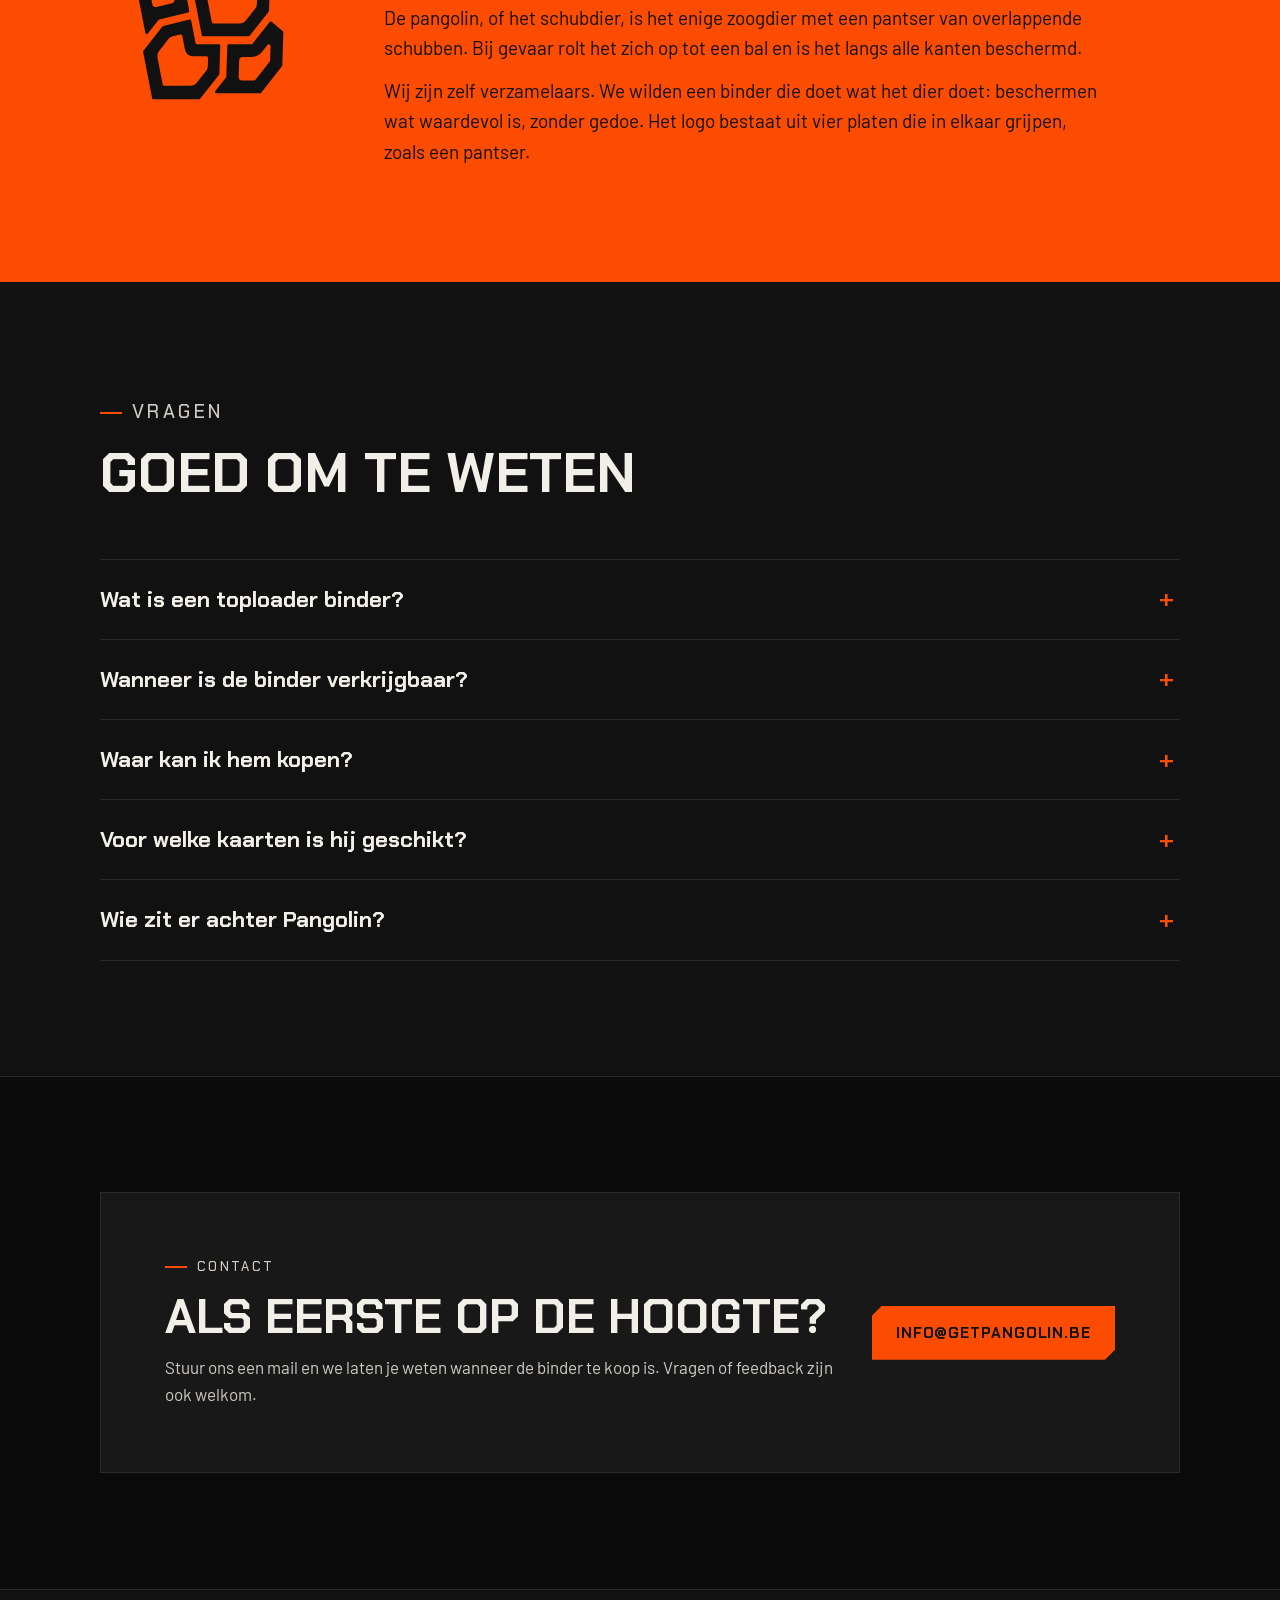
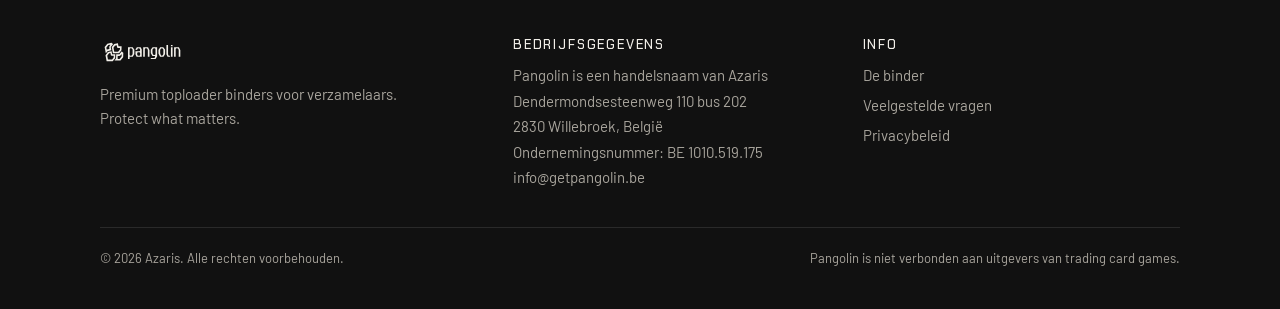
==== commit c6013b93: "Binder: vloeiender slepen van de rits Trekker volgt de muis traploos en zonder trillen, zachte dempi" ====
--- a/index.html
+++ b/index.html
@@ -13,7 +13,7 @@
 <meta property="og:image" content="https://getpangolin.be/assets/og.jpg">
 <meta property="og:type" content="website">
 <link rel="preload" href="assets/fonts/chakra-petch-latin-700-normal.woff2" as="font" type="font/woff2" crossorigin>
-<link rel="stylesheet" href="assets/styles.css?v=5">
+<link rel="stylesheet" href="assets/styles.css?v=6">
 </head>
 <body>
 <a class="skip" href="#main">Naar de inhoud</a>
@@ -264,6 +264,6 @@
   </div>
 </footer>
 
-<script src="assets/main.js?v=5" defer></script>
+<script src="assets/main.js?v=6" defer></script>
 </body>
 </html>
--- a/assets/styles.css
+++ b/assets/styles.css
@@ -94,7 +94,8 @@
 .binder-art{background:radial-gradient(80% 70% at 50% 40%,#232323,#141414 70%);border:1px solid var(--line);padding:clamp(20px,4vw,48px);position:relative}
 .binder{position:relative;aspect-ratio:420/500;perspective:1500px}
 .binder svg{position:absolute;inset:0;width:100%;height:100%}
-.b-base{filter:drop-shadow(0 30px 40px rgba(0,0,0,.6))}
+.binder::before{content:"";position:absolute;left:10%;right:4%;bottom:-3%;height:14%;background:radial-gradient(closest-side,rgba(0,0,0,.6),transparent);z-index:-1}
+.binder,.b-cover{will-change:transform}
 .b-cover{position:absolute;left:14.2857%;top:7.2%;width:77.1429%;height:85.6%;transform-origin:0 50%;transform-style:preserve-3d}
 .b-cover .face{backface-visibility:hidden;-webkit-backface-visibility:hidden}
 .b-cover .back{transform:rotateY(180deg)}
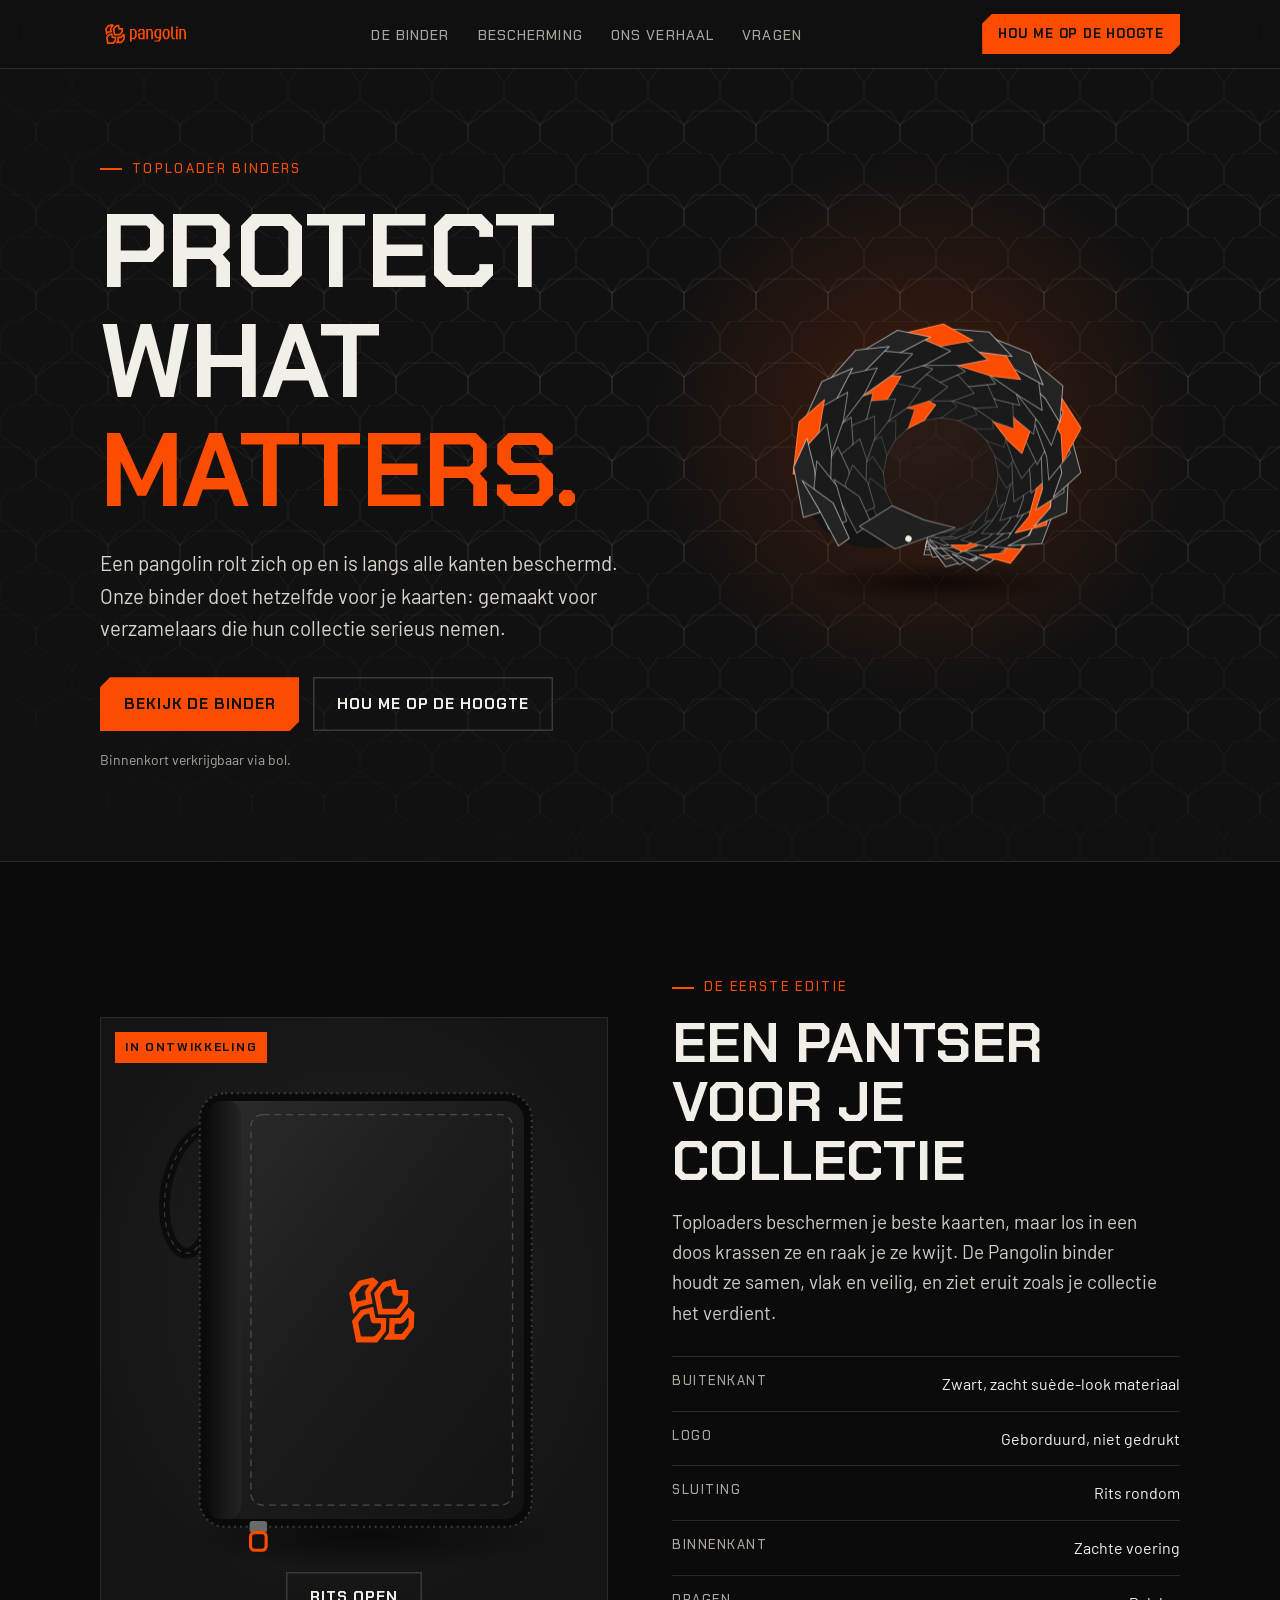
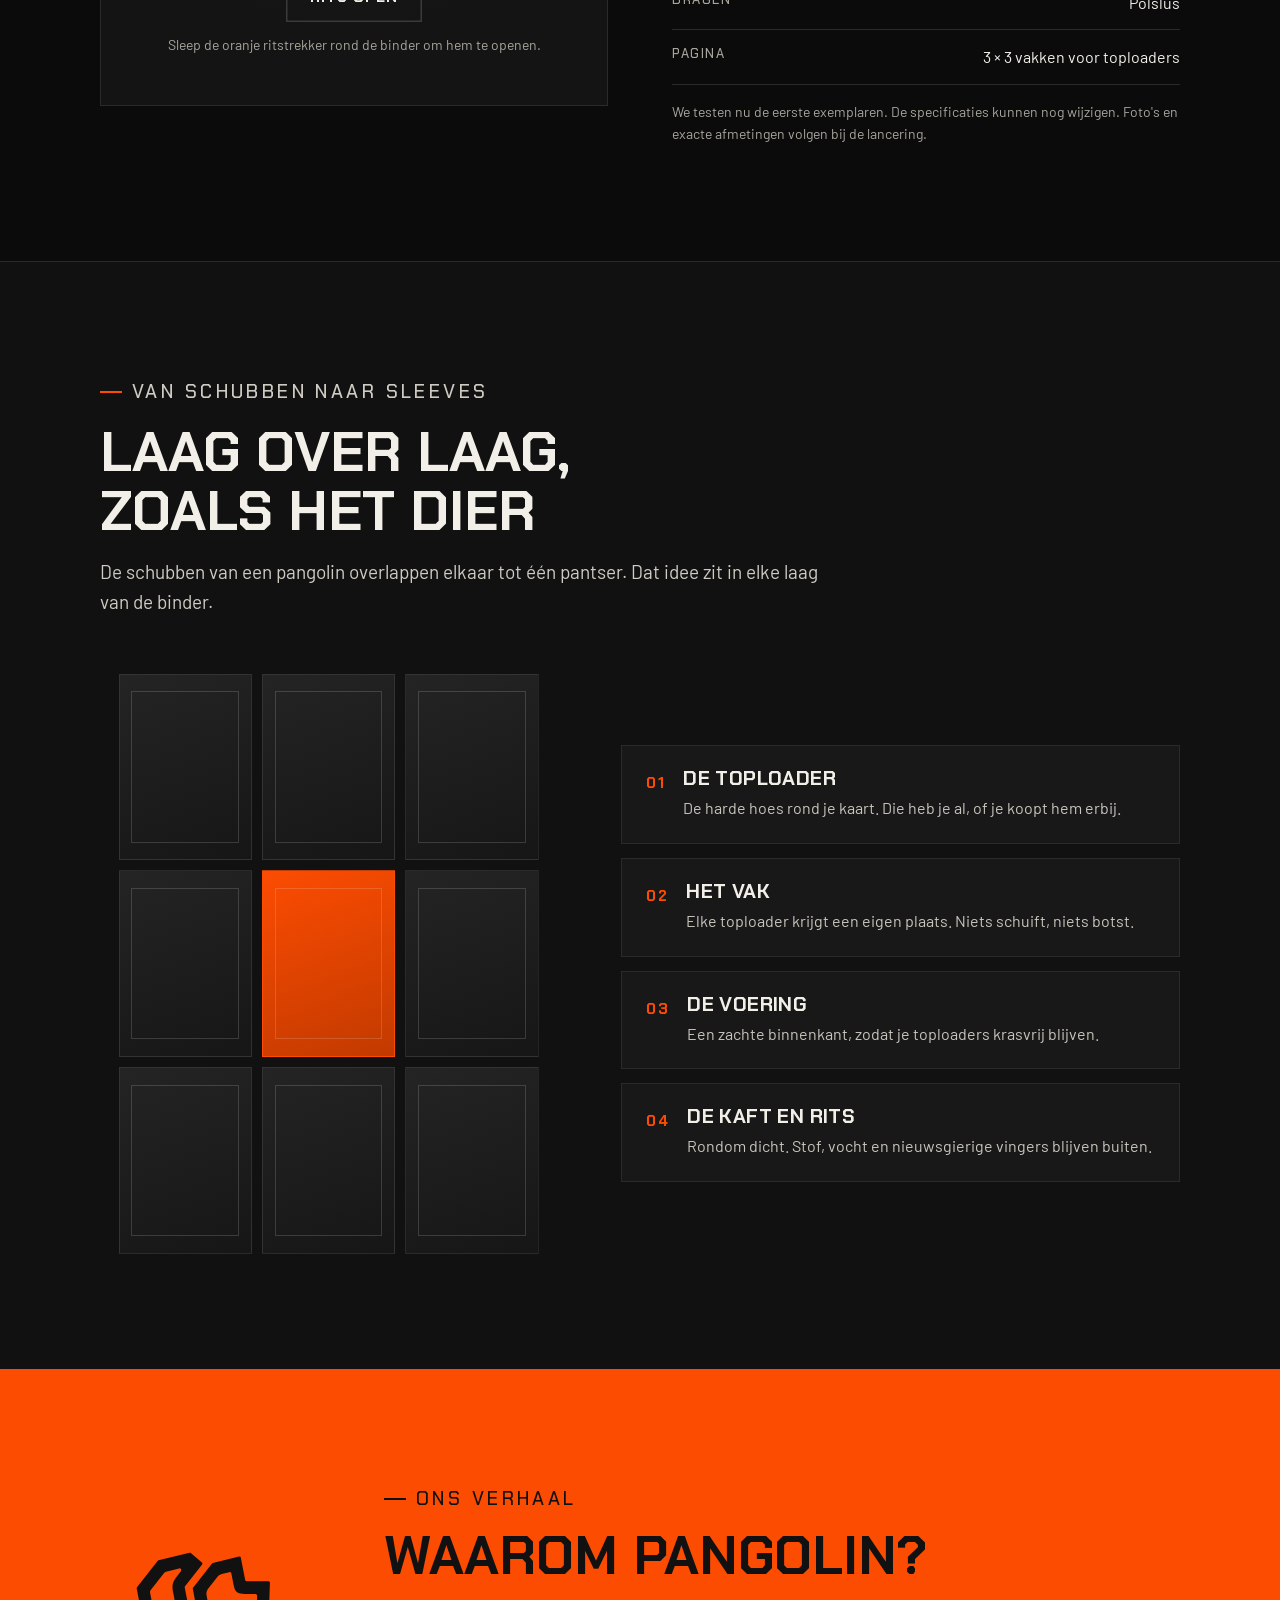
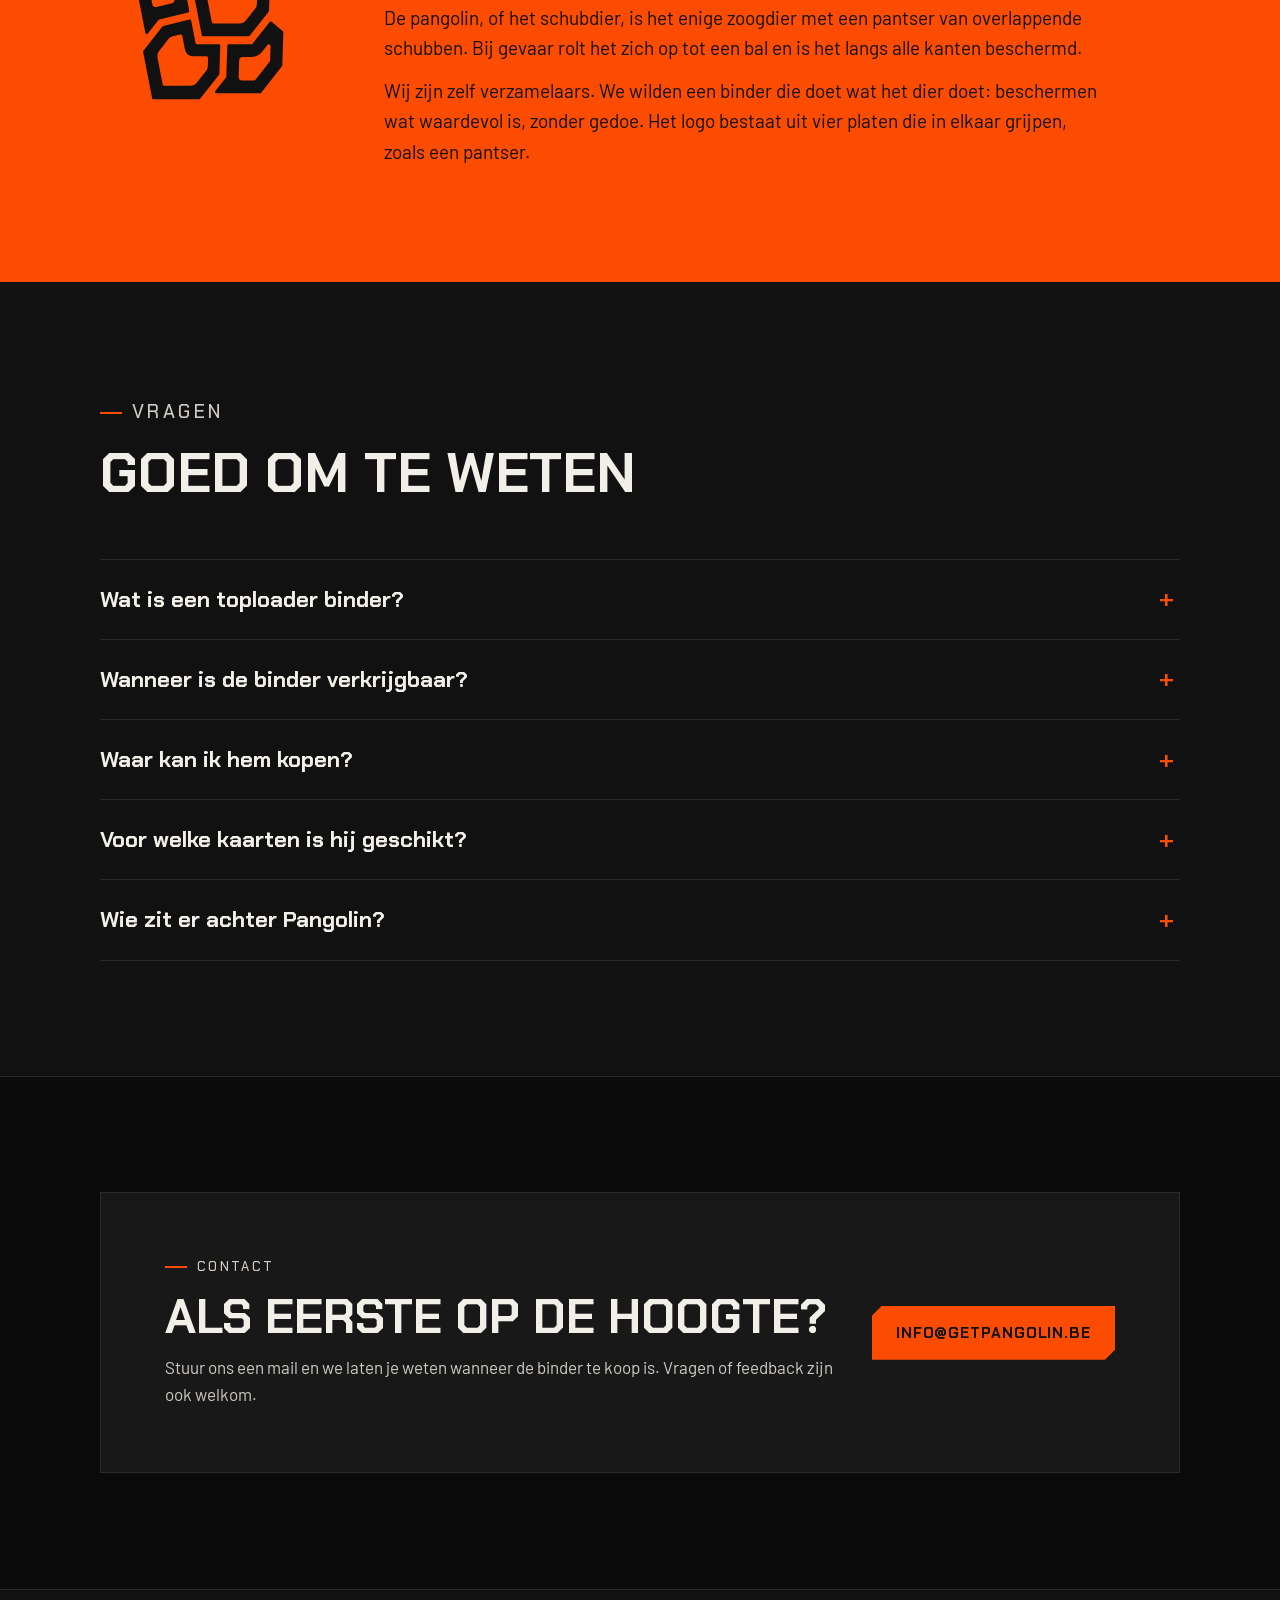
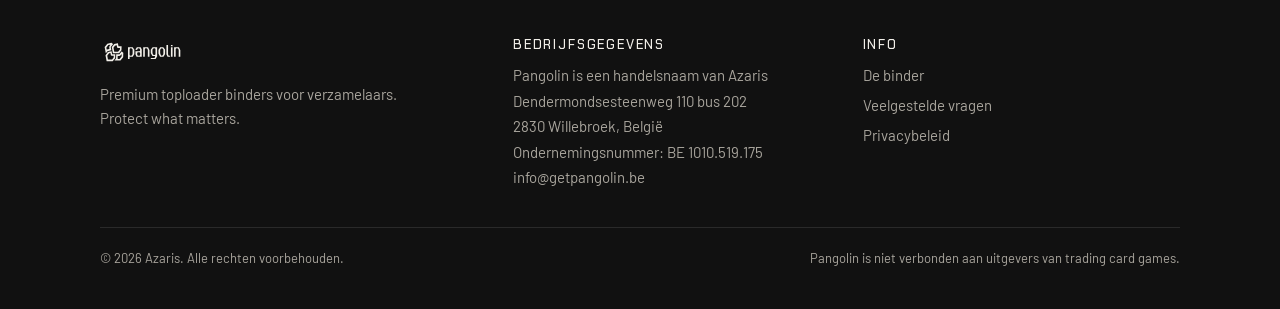
==== commit b8e5ff81: "Oranje vak speelt de animatie van schubben naar vakken opnieuw af Co-Authored-By: Claude Fable 5.2 <" ====
--- a/index.html
+++ b/index.html
@@ -13,7 +13,7 @@
 <meta property="og:image" content="https://getpangolin.be/assets/og.jpg">
 <meta property="og:type" content="website">
 <link rel="preload" href="assets/fonts/chakra-petch-latin-700-normal.woff2" as="font" type="font/woff2" crossorigin>
-<link rel="stylesheet" href="assets/styles.css?v=6">
+<link rel="stylesheet" href="assets/styles.css?v=7">
 </head>
 <body>
 <a class="skip" href="#main">Naar de inhoud</a>
@@ -157,9 +157,9 @@
       <p>De schubben van een pangolin overlappen elkaar tot één pantser. Dat idee zit in elke laag van de binder.</p>
     </div>
     <div class="morph">
-      <div class="pockets" aria-hidden="true">
+      <div class="pockets">
         <div class="pocket" style="--i:0;--r:0"></div><div class="pocket" style="--i:1;--r:0"></div><div class="pocket" style="--i:2;--r:0"></div>
-        <div class="pocket" style="--i:3;--r:1"></div><div class="pocket hot" style="--i:4;--r:1"></div><div class="pocket" style="--i:5;--r:1"></div>
+        <div class="pocket" style="--i:3;--r:1"></div><button class="pocket hot" type="button" id="replayPockets" style="--i:4;--r:1" aria-label="Speel de animatie van schubben naar vakken opnieuw af" title="Opnieuw afspelen"></button><div class="pocket" style="--i:5;--r:1"></div>
         <div class="pocket" style="--i:6;--r:2"></div><div class="pocket" style="--i:7;--r:2"></div><div class="pocket" style="--i:8;--r:2"></div>
       </div>
       <div class="feats">
@@ -264,6 +264,6 @@
   </div>
 </footer>
 
-<script src="assets/main.js?v=6" defer></script>
+<script src="assets/main.js?v=7" defer></script>
 </body>
 </html>
--- a/assets/styles.css
+++ b/assets/styles.css
@@ -122,6 +122,9 @@
   transition-delay:calc(var(--i) * 60ms);position:relative}
 .pocket::after{content:"";position:absolute;inset:9%;border:1.5px solid rgba(242,239,233,.16);opacity:0;transition:opacity .6s .5s}
 .pocket.hot{background:linear-gradient(160deg,#FC4C02,#c23a00);border-color:var(--orange)}
+button.pocket{padding:0;font:inherit;color:inherit;cursor:pointer;display:block;width:100%}
+button.pocket:hover{filter:brightness(1.12)}
+button.pocket:focus-visible{outline:2px solid var(--chalk);outline-offset:3px}
 .pockets.in .pocket{clip-path:polygon(50% 0,100% 0,100% 100%,50% 100%,0 100%,0 0);transform:none}
 .pockets.in .pocket::after{opacity:1}
 .feats{display:grid;gap:14px}
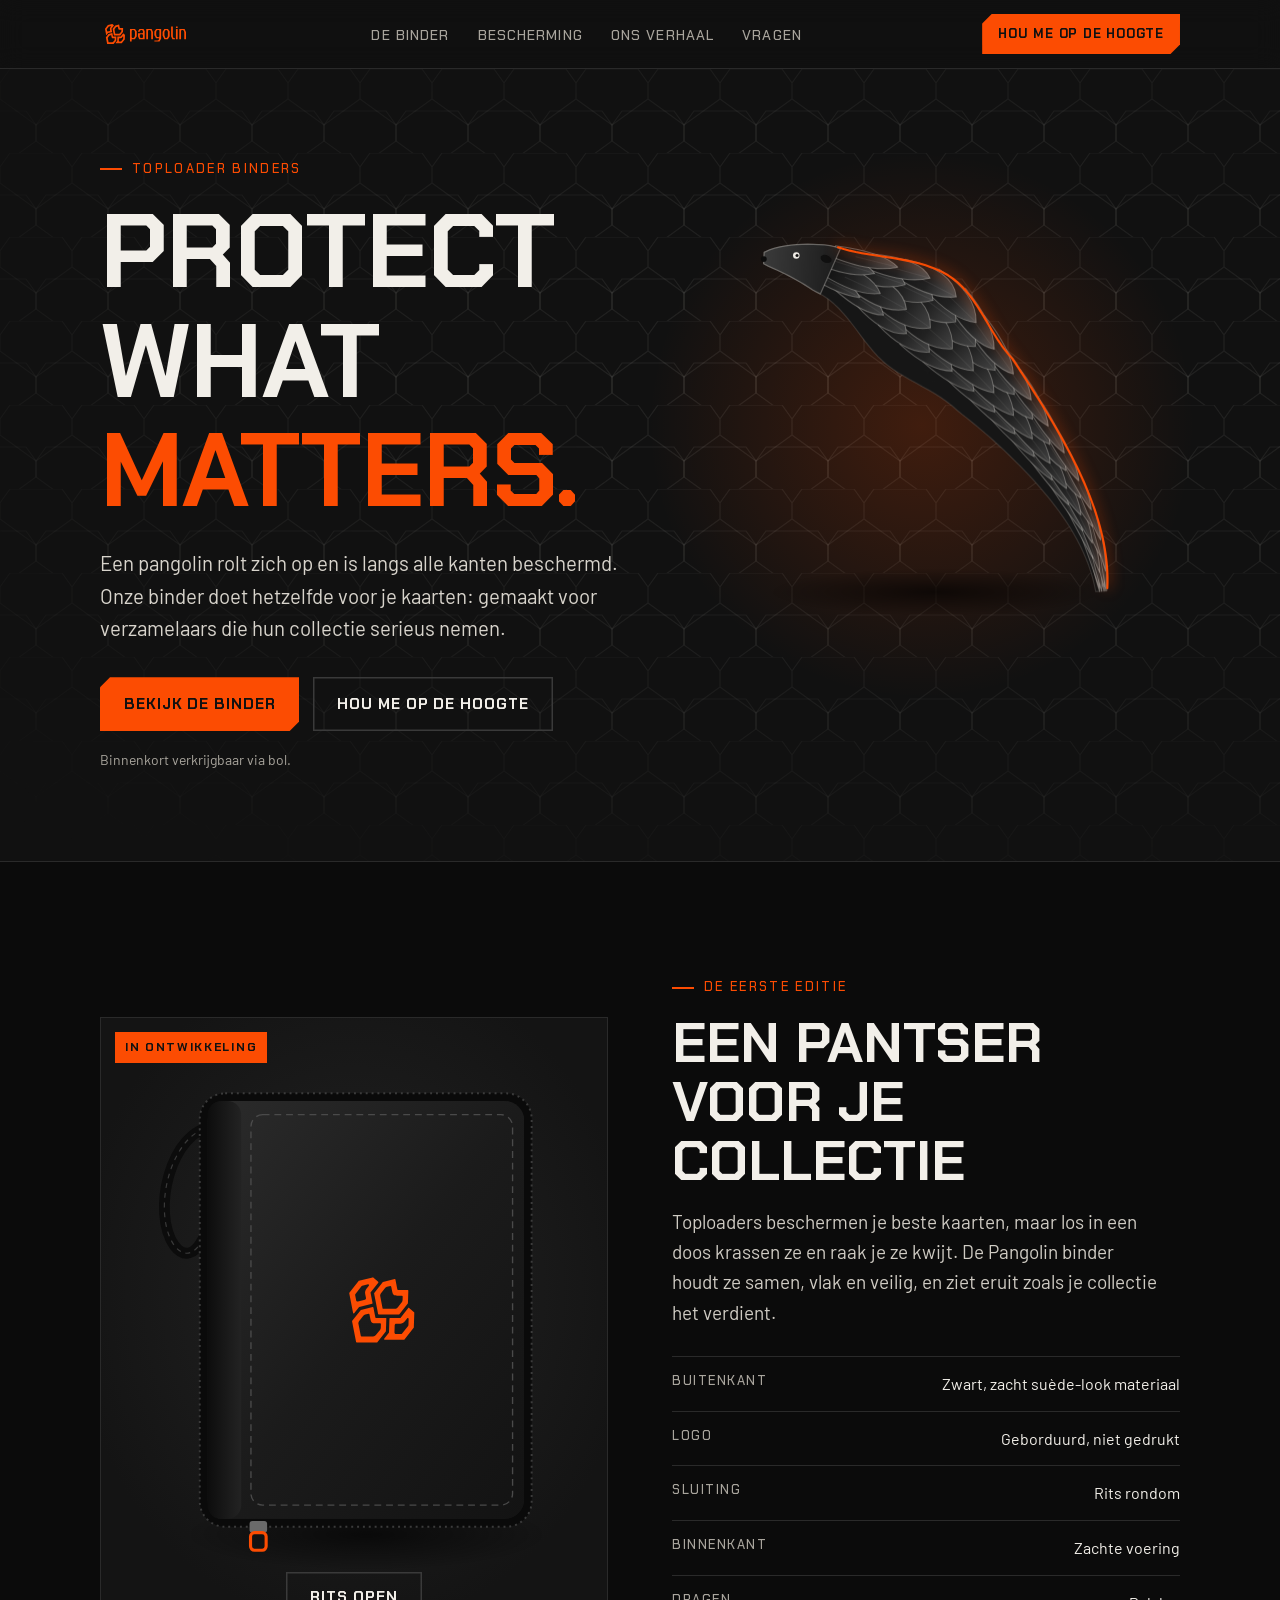
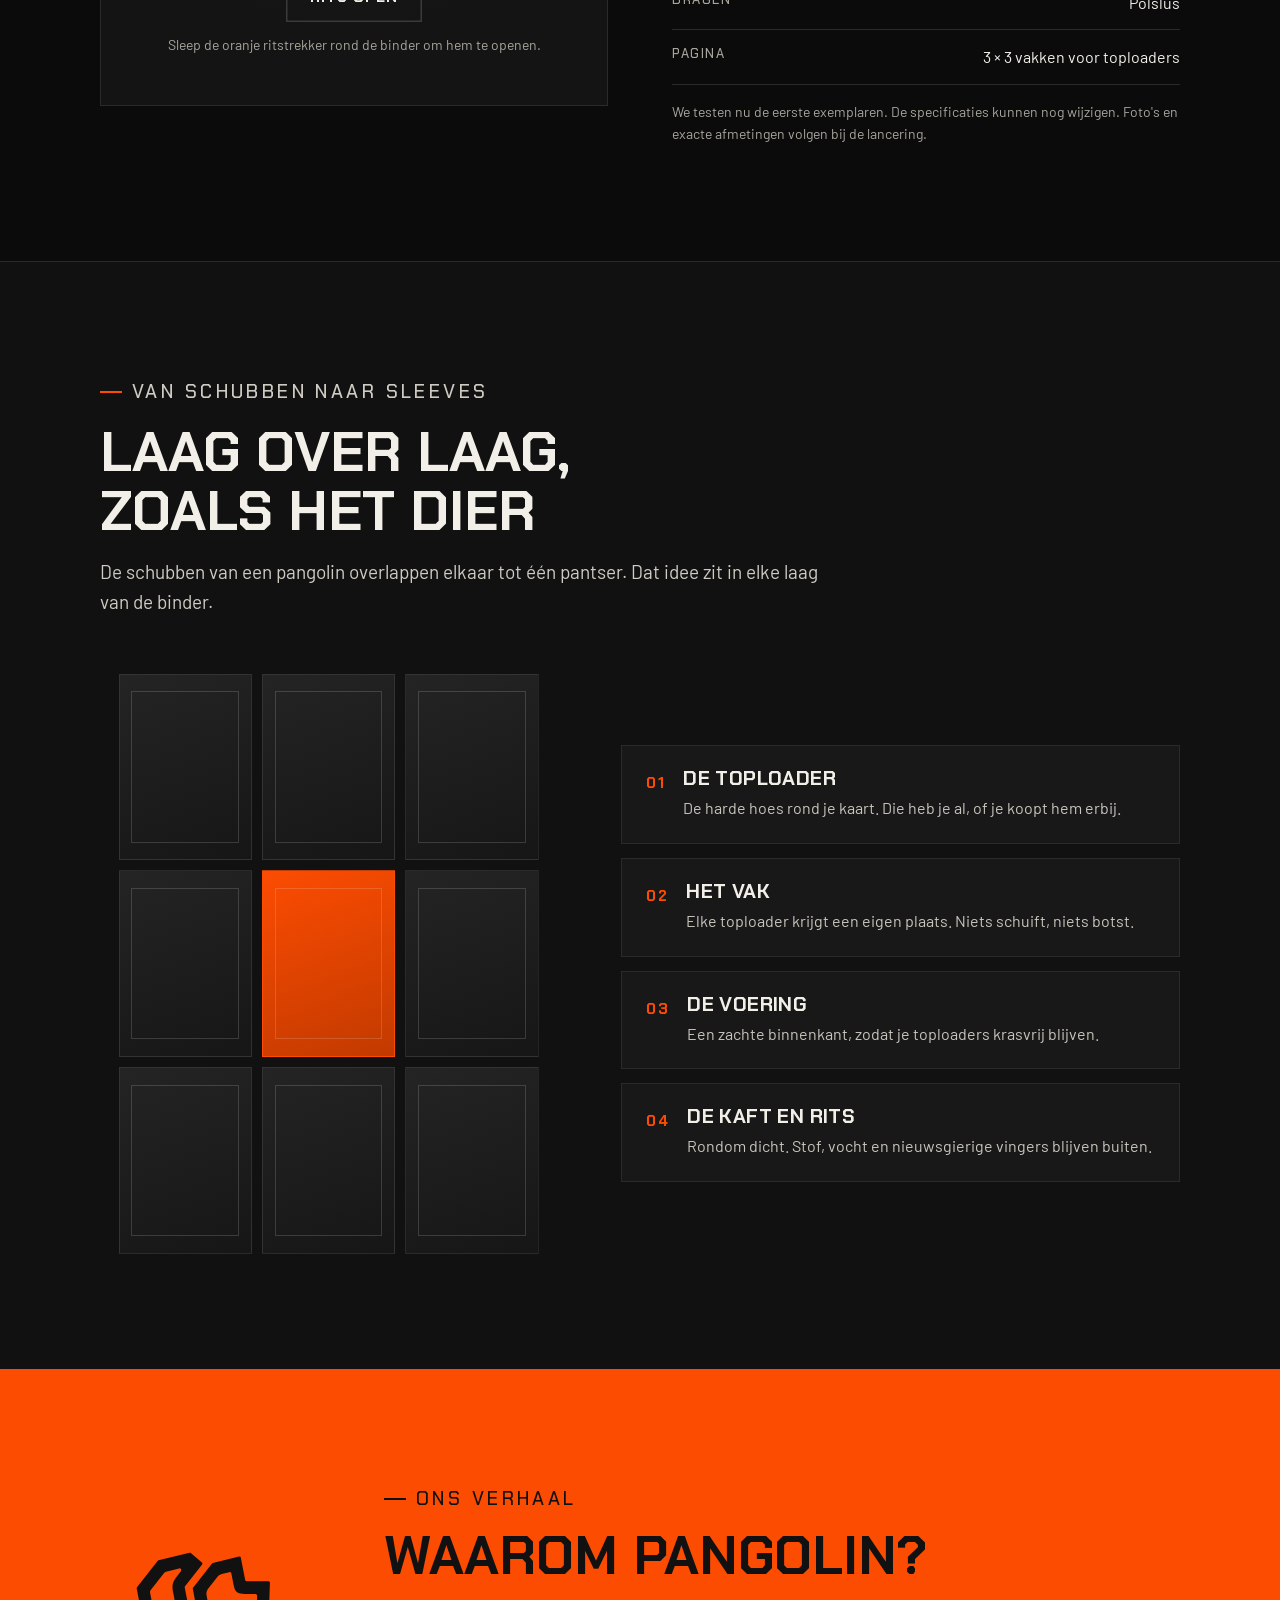
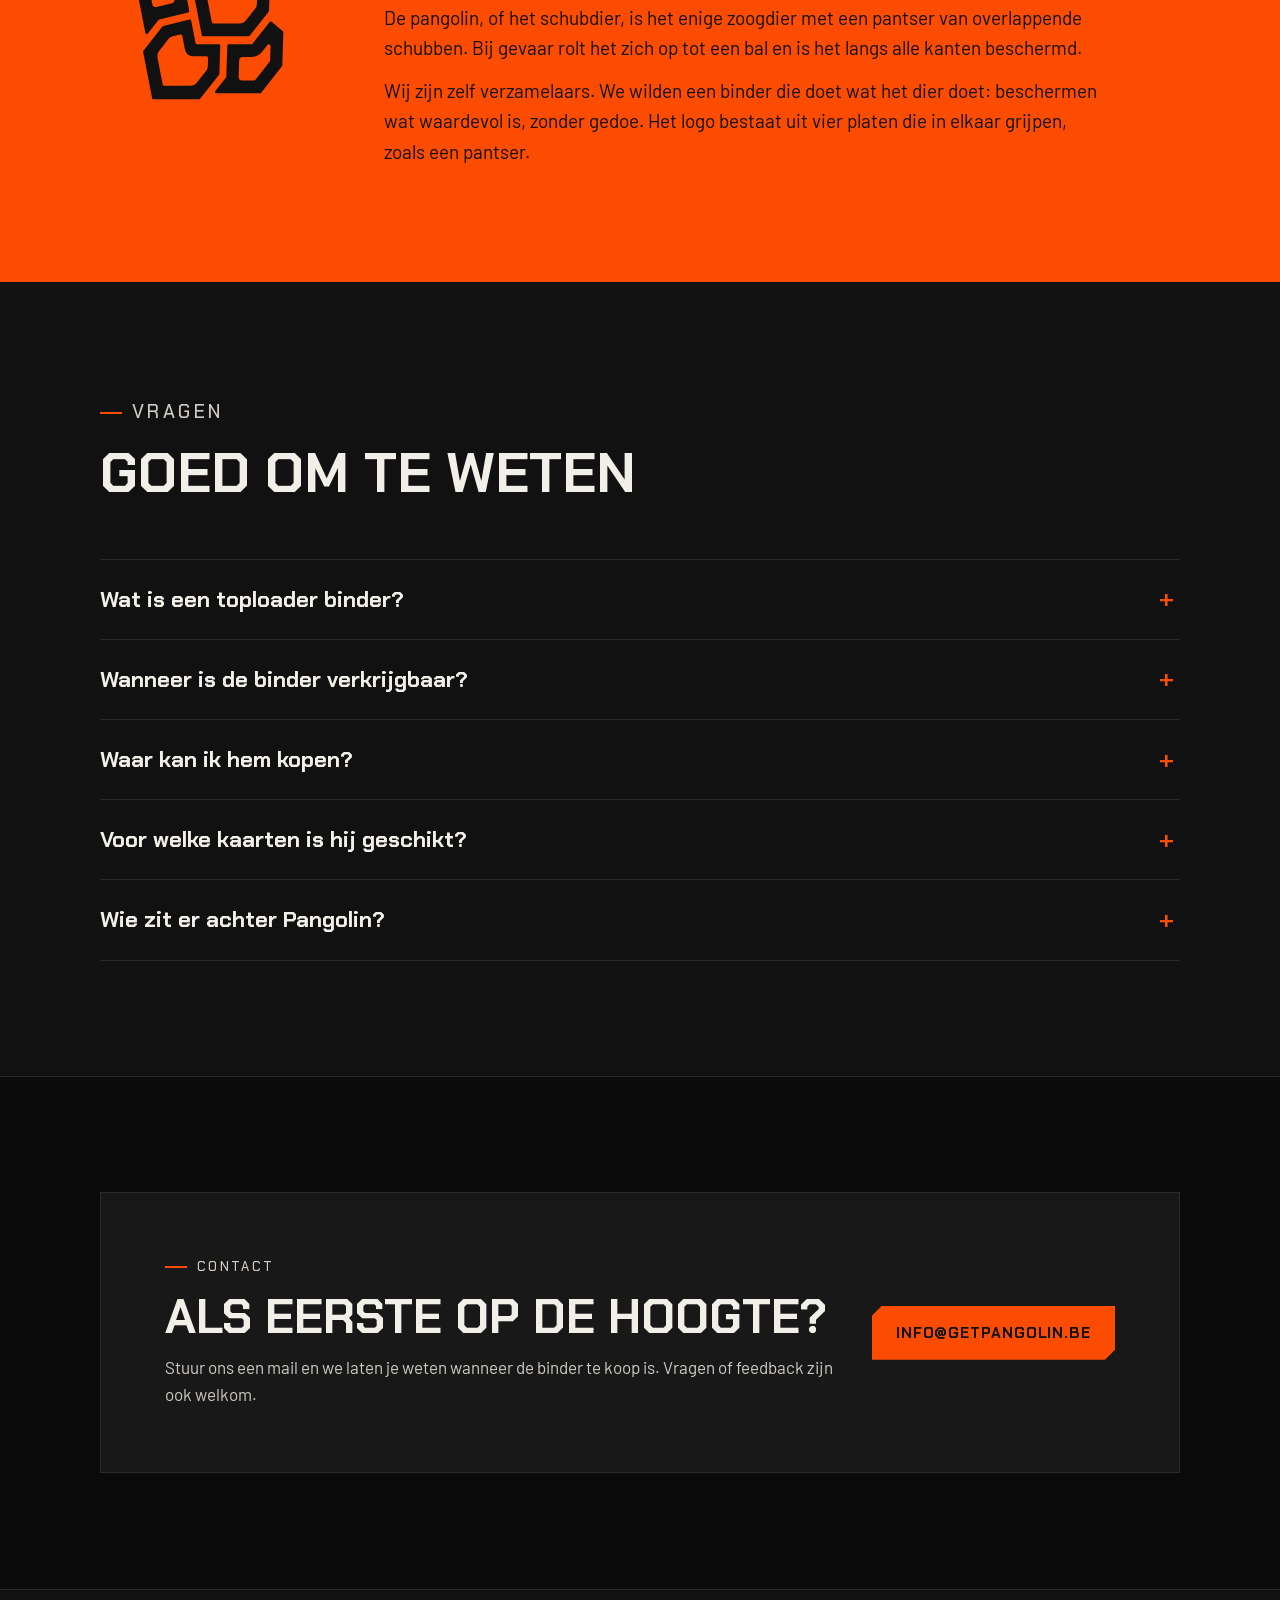
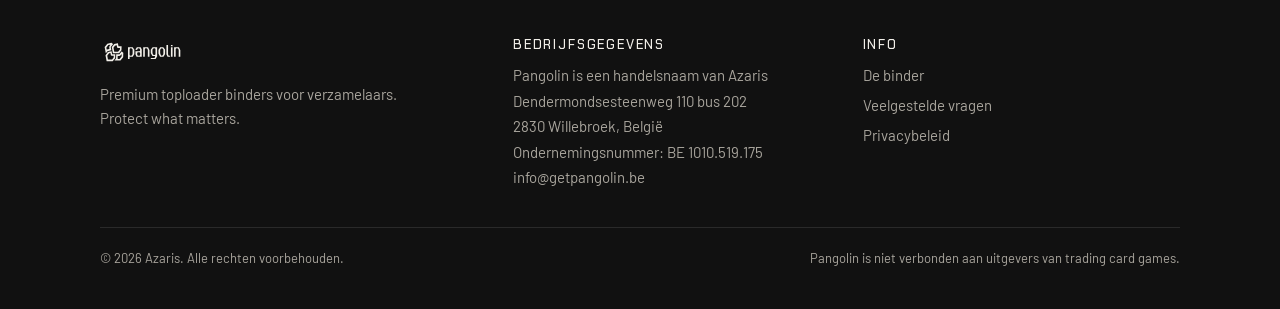
==== commit d5b70d15: "Hero: nieuwe pangolin-tekening en vloeiendere oprol-animatie Herkenbaar silhouet met kop, poten en s" ====
--- a/index.html
+++ b/index.html
@@ -13,7 +13,7 @@
 <meta property="og:image" content="https://getpangolin.be/assets/og.jpg">
 <meta property="og:type" content="website">
 <link rel="preload" href="assets/fonts/chakra-petch-latin-700-normal.woff2" as="font" type="font/woff2" crossorigin>
-<link rel="stylesheet" href="assets/styles.css?v=7">
+<link rel="stylesheet" href="assets/styles.css?v=8">
 </head>
 <body>
 <a class="skip" href="#main">Naar de inhoud</a>
@@ -264,6 +264,6 @@
   </div>
 </footer>
 
-<script src="assets/main.js?v=7" defer></script>
+<script src="assets/main.js?v=8" defer></script>
 </body>
 </html>
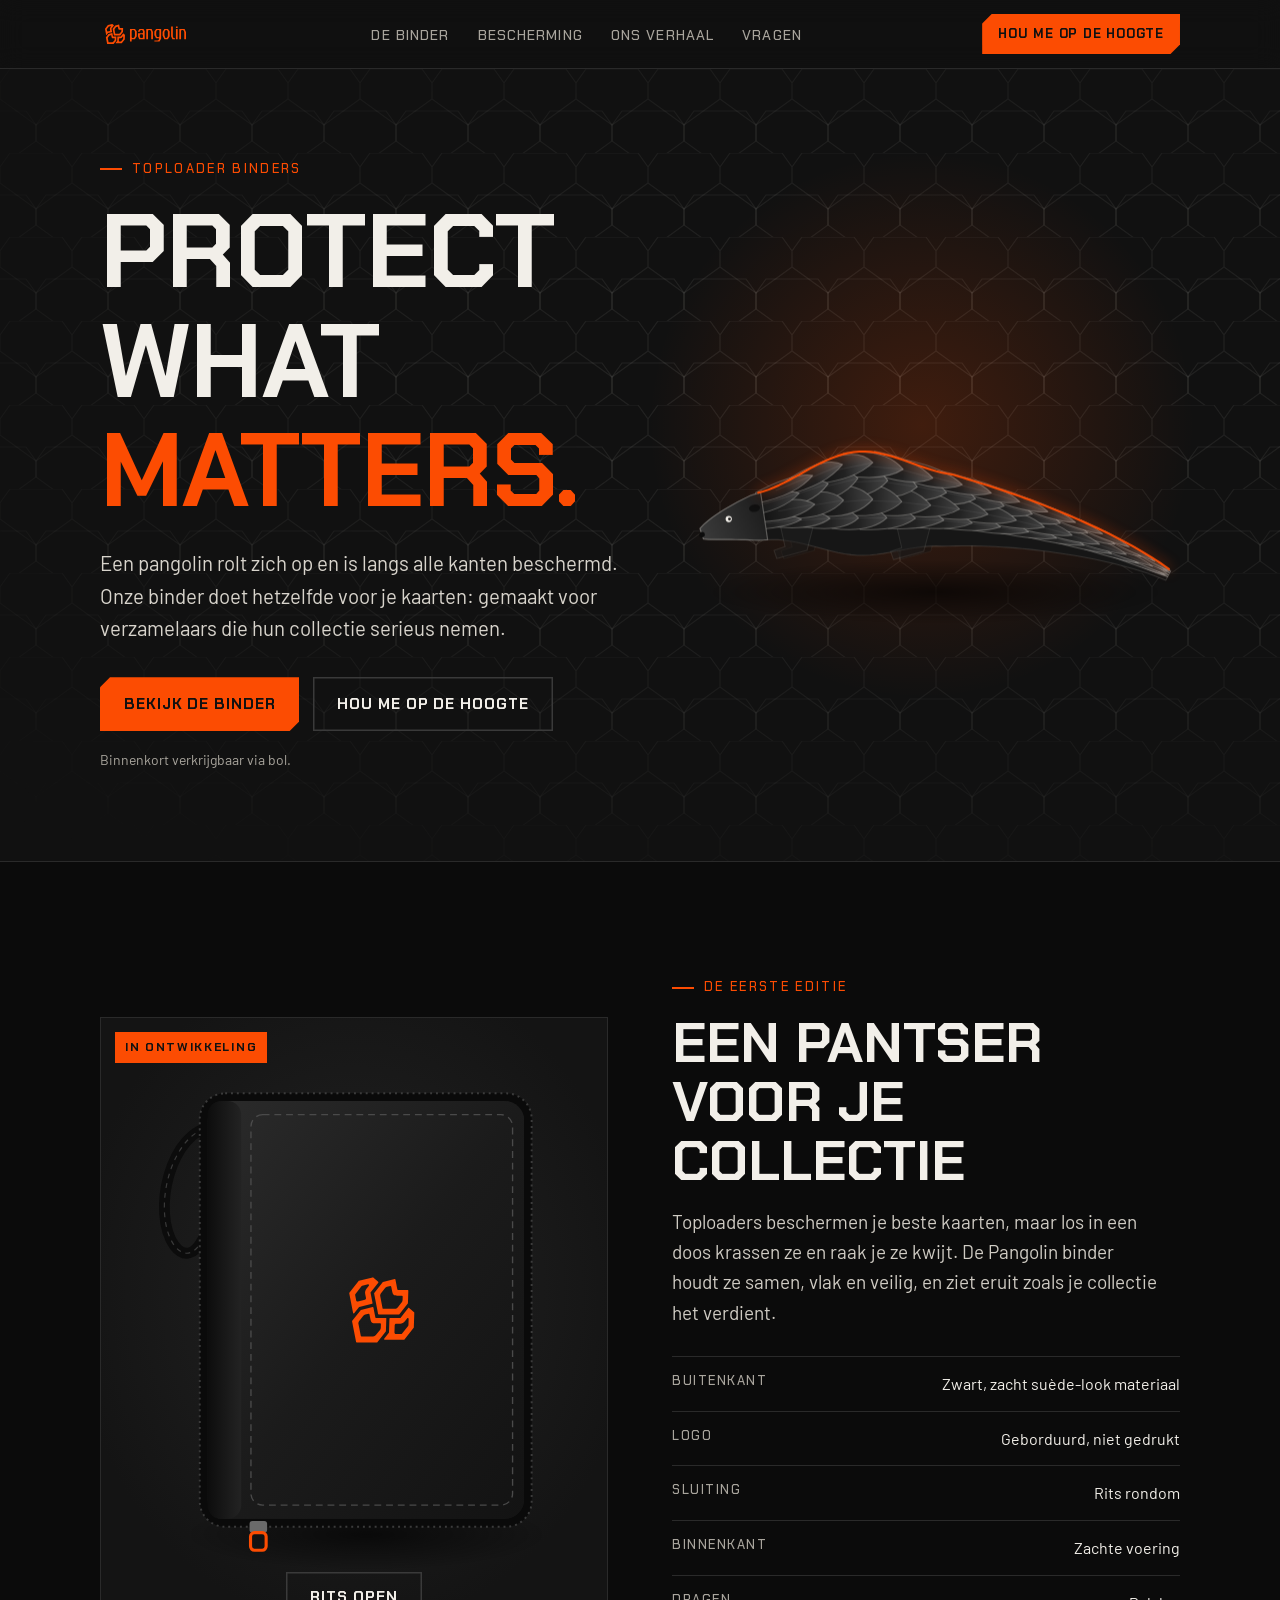
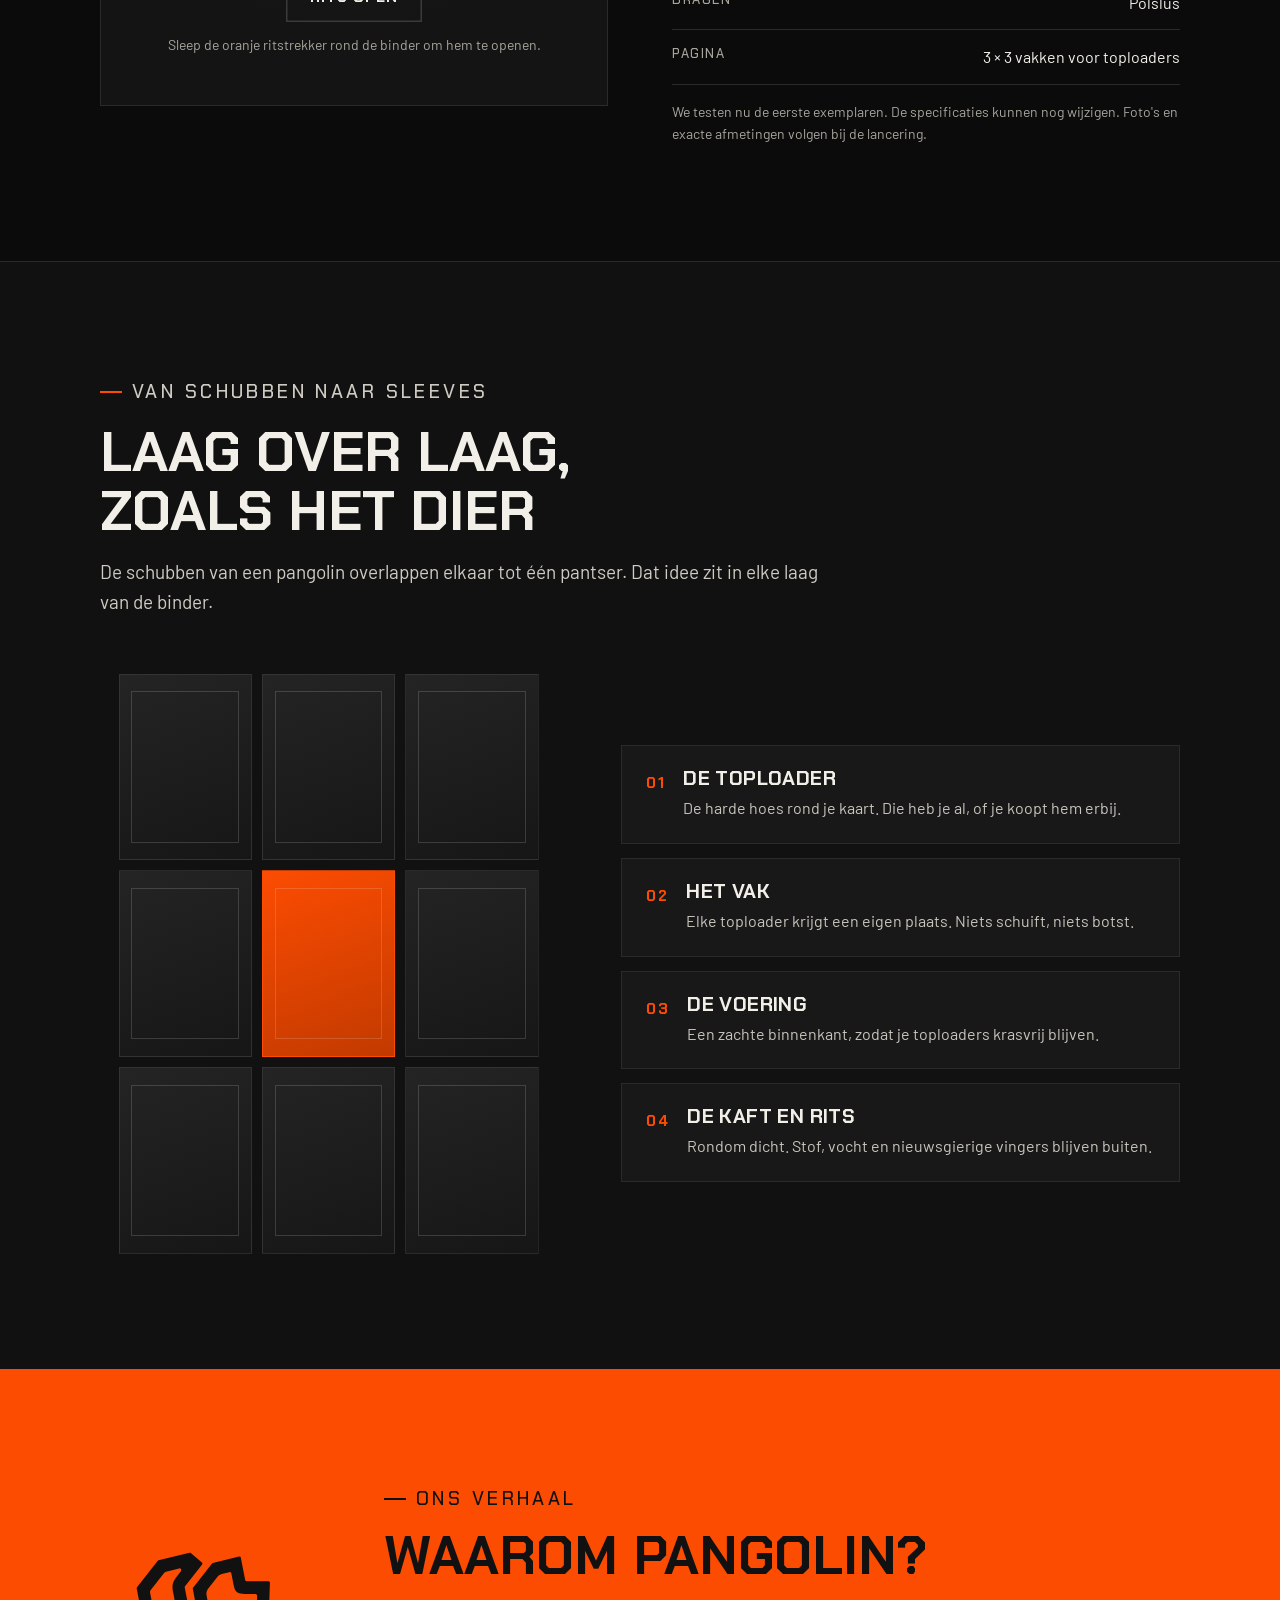
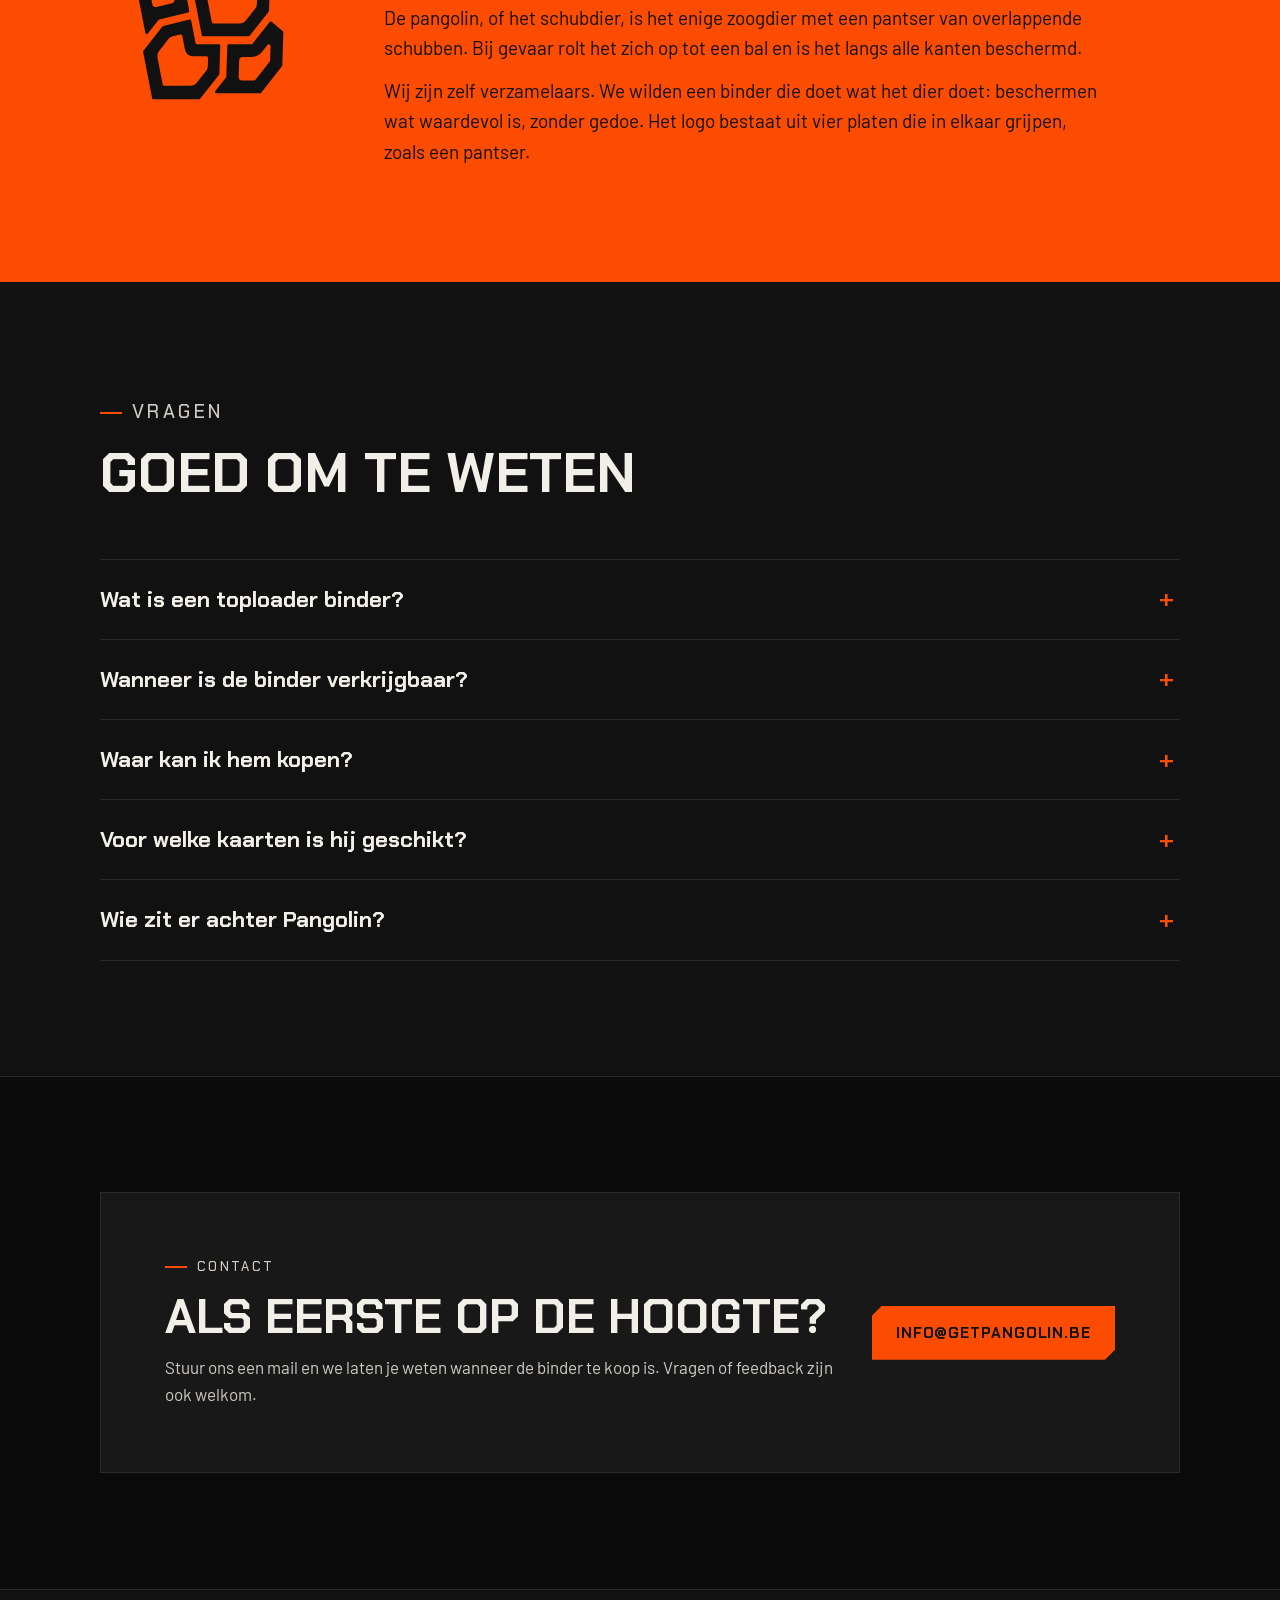
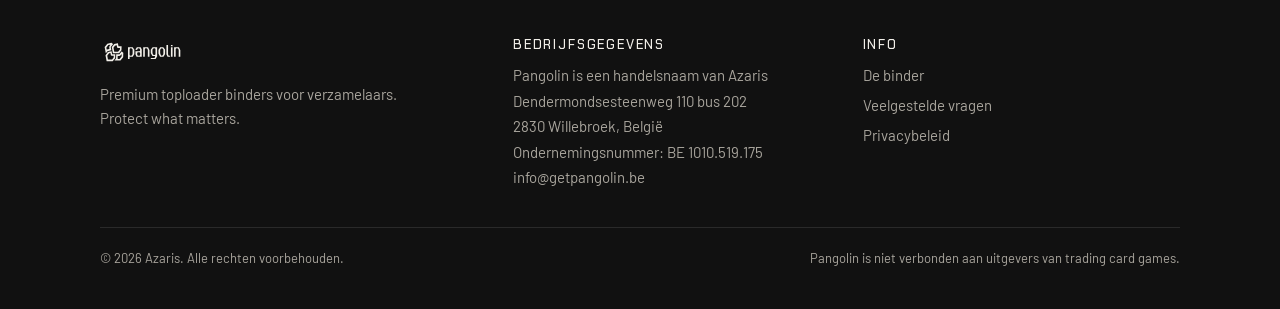
==== commit 1ce02a43: "Hero: pangolin rolt voorwaarts in plaats van achteruit Co-Authored-By: Claude Fable 5.2 <noreply@ant" ====
--- a/index.html
+++ b/index.html
@@ -13,7 +13,7 @@
 <meta property="og:image" content="https://getpangolin.be/assets/og.jpg">
 <meta property="og:type" content="website">
 <link rel="preload" href="assets/fonts/chakra-petch-latin-700-normal.woff2" as="font" type="font/woff2" crossorigin>
-<link rel="stylesheet" href="assets/styles.css?v=8">
+<link rel="stylesheet" href="assets/styles.css?v=9">
 </head>
 <body>
 <a class="skip" href="#main">Naar de inhoud</a>
@@ -264,6 +264,6 @@
   </div>
 </footer>
 
-<script src="assets/main.js?v=8" defer></script>
+<script src="assets/main.js?v=9" defer></script>
 </body>
 </html>
